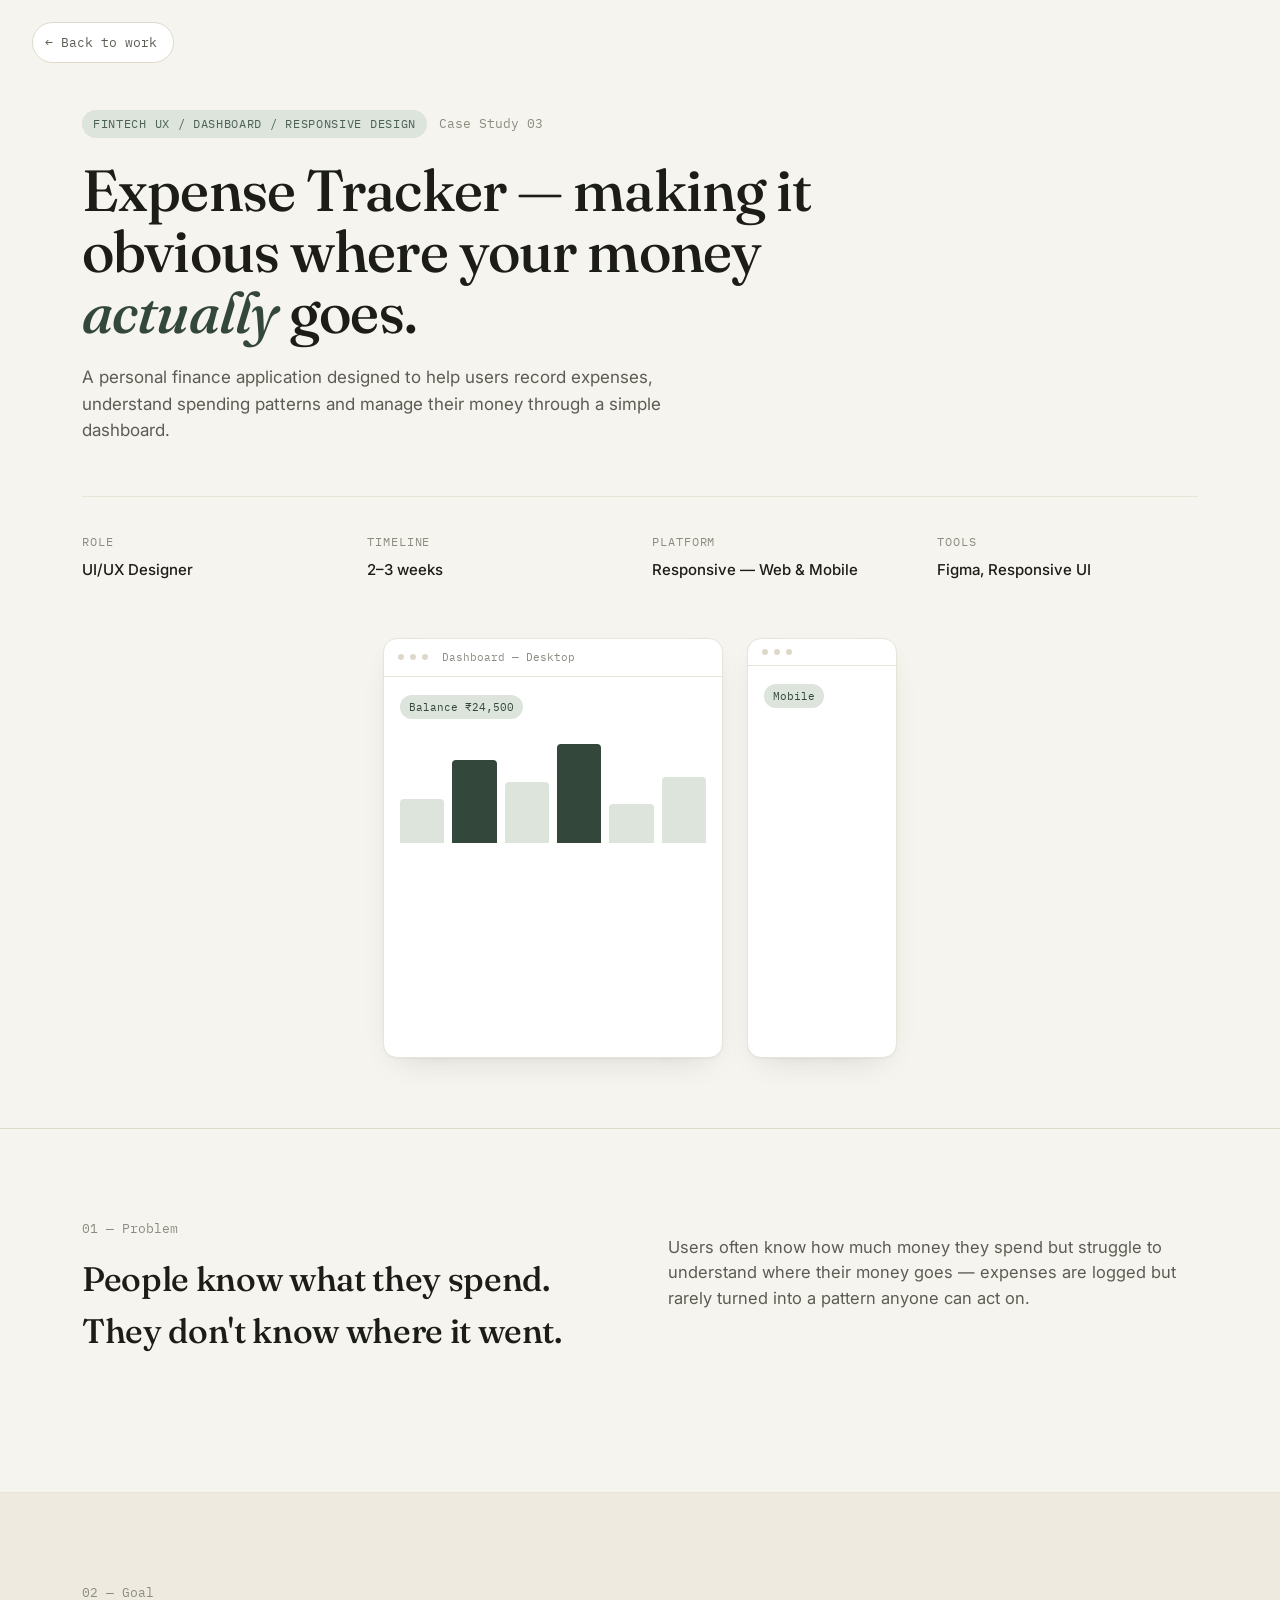
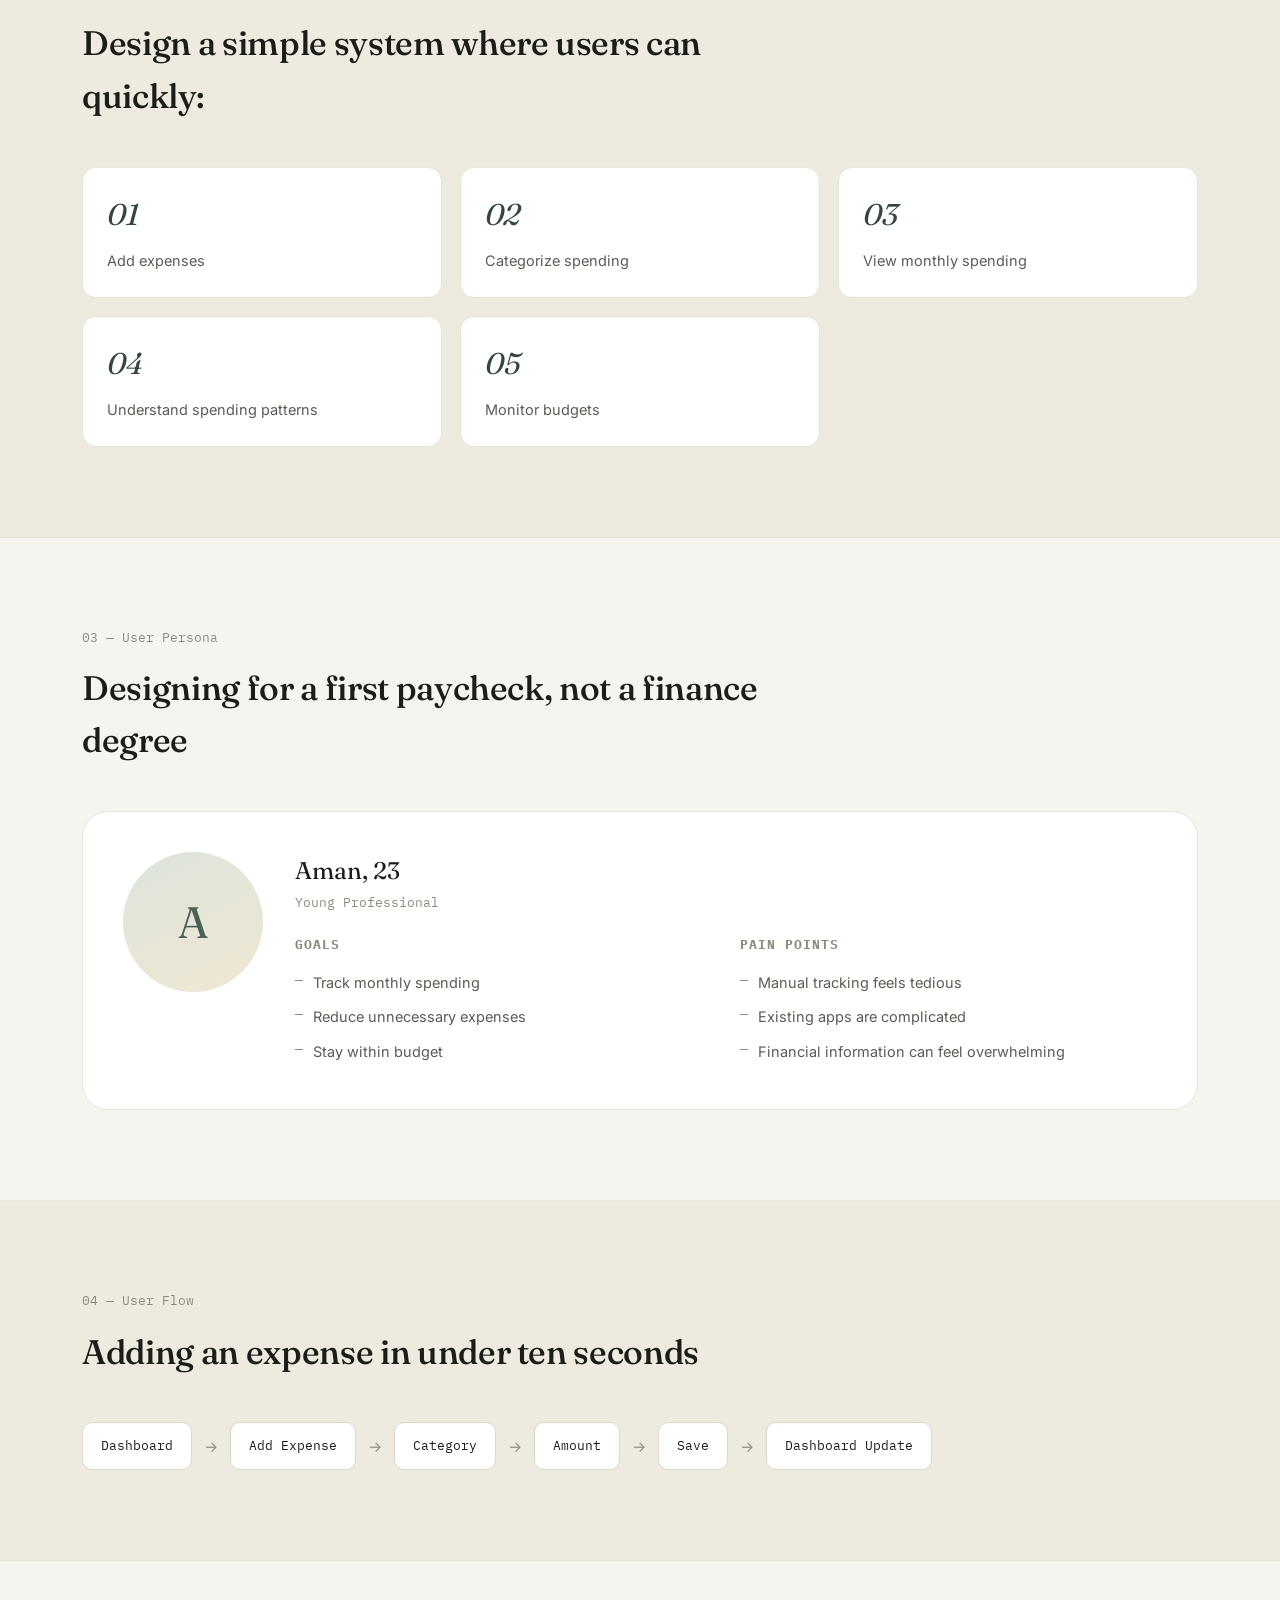
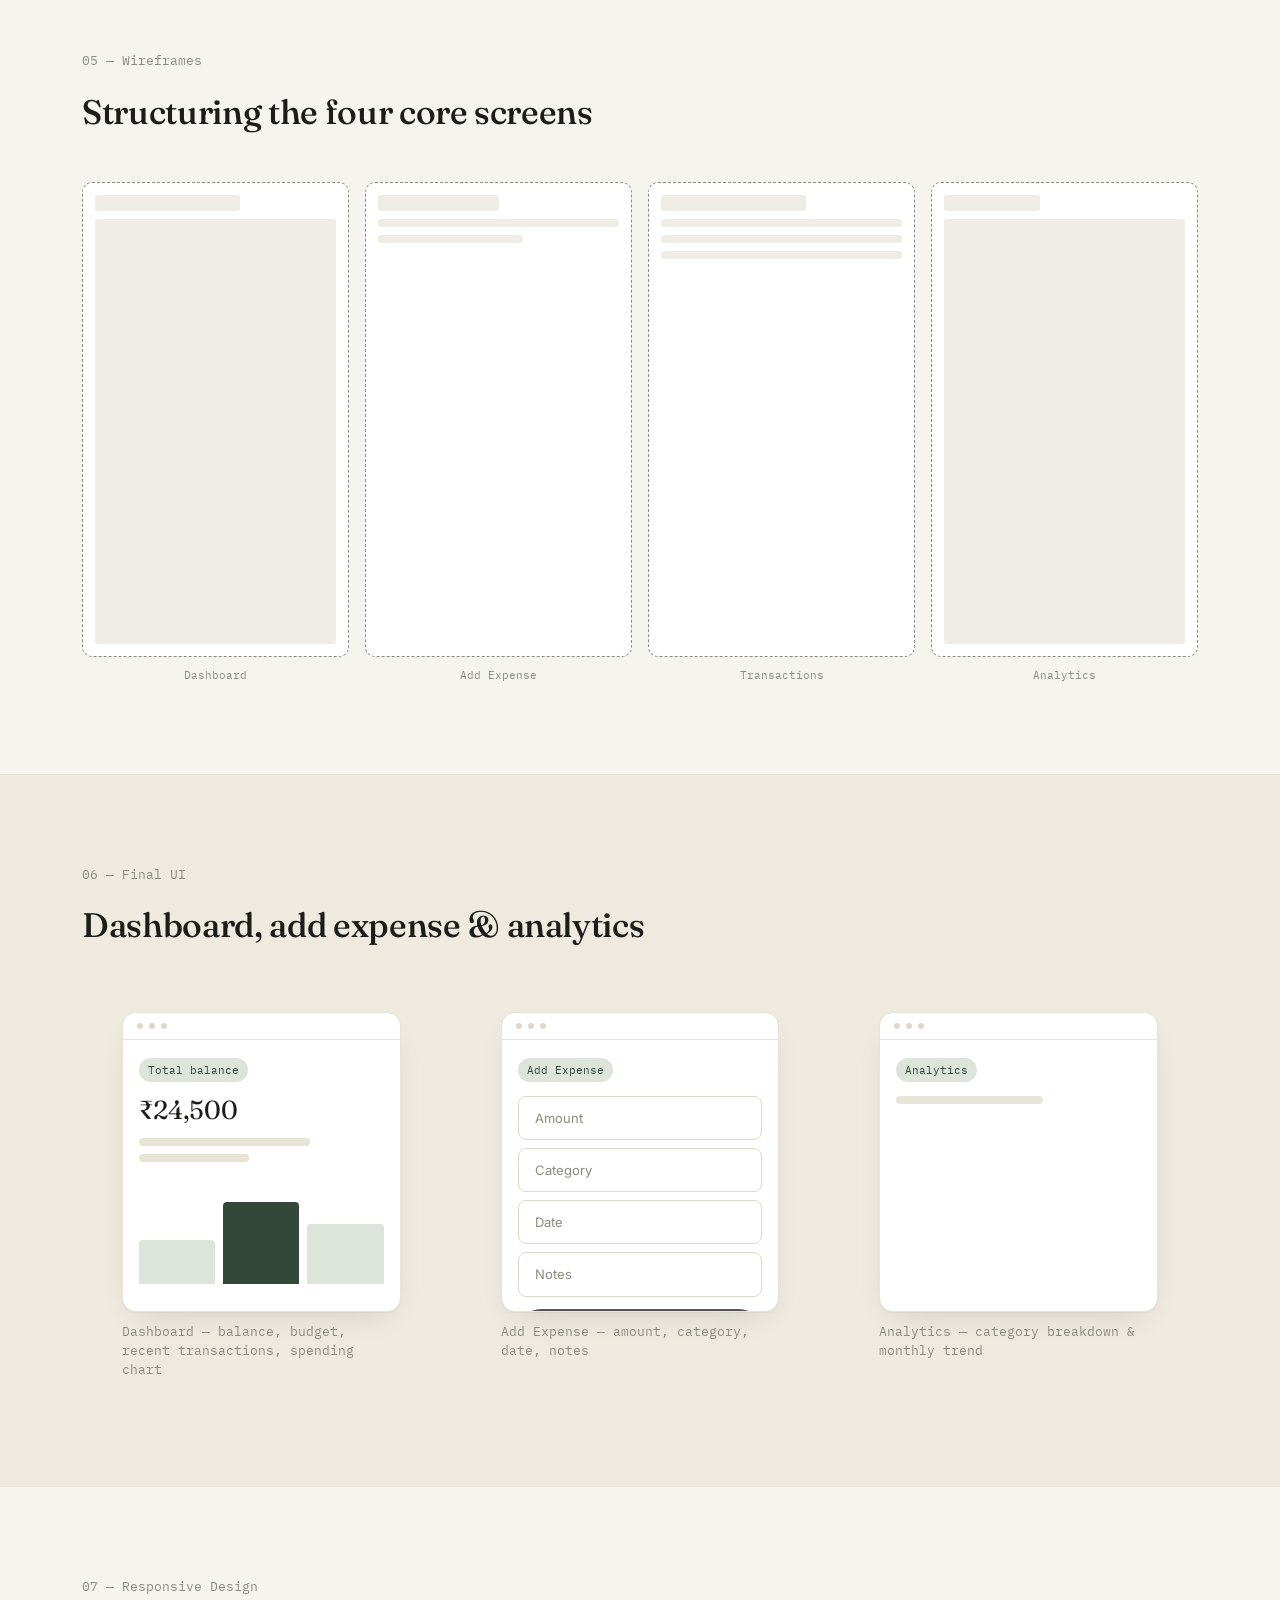
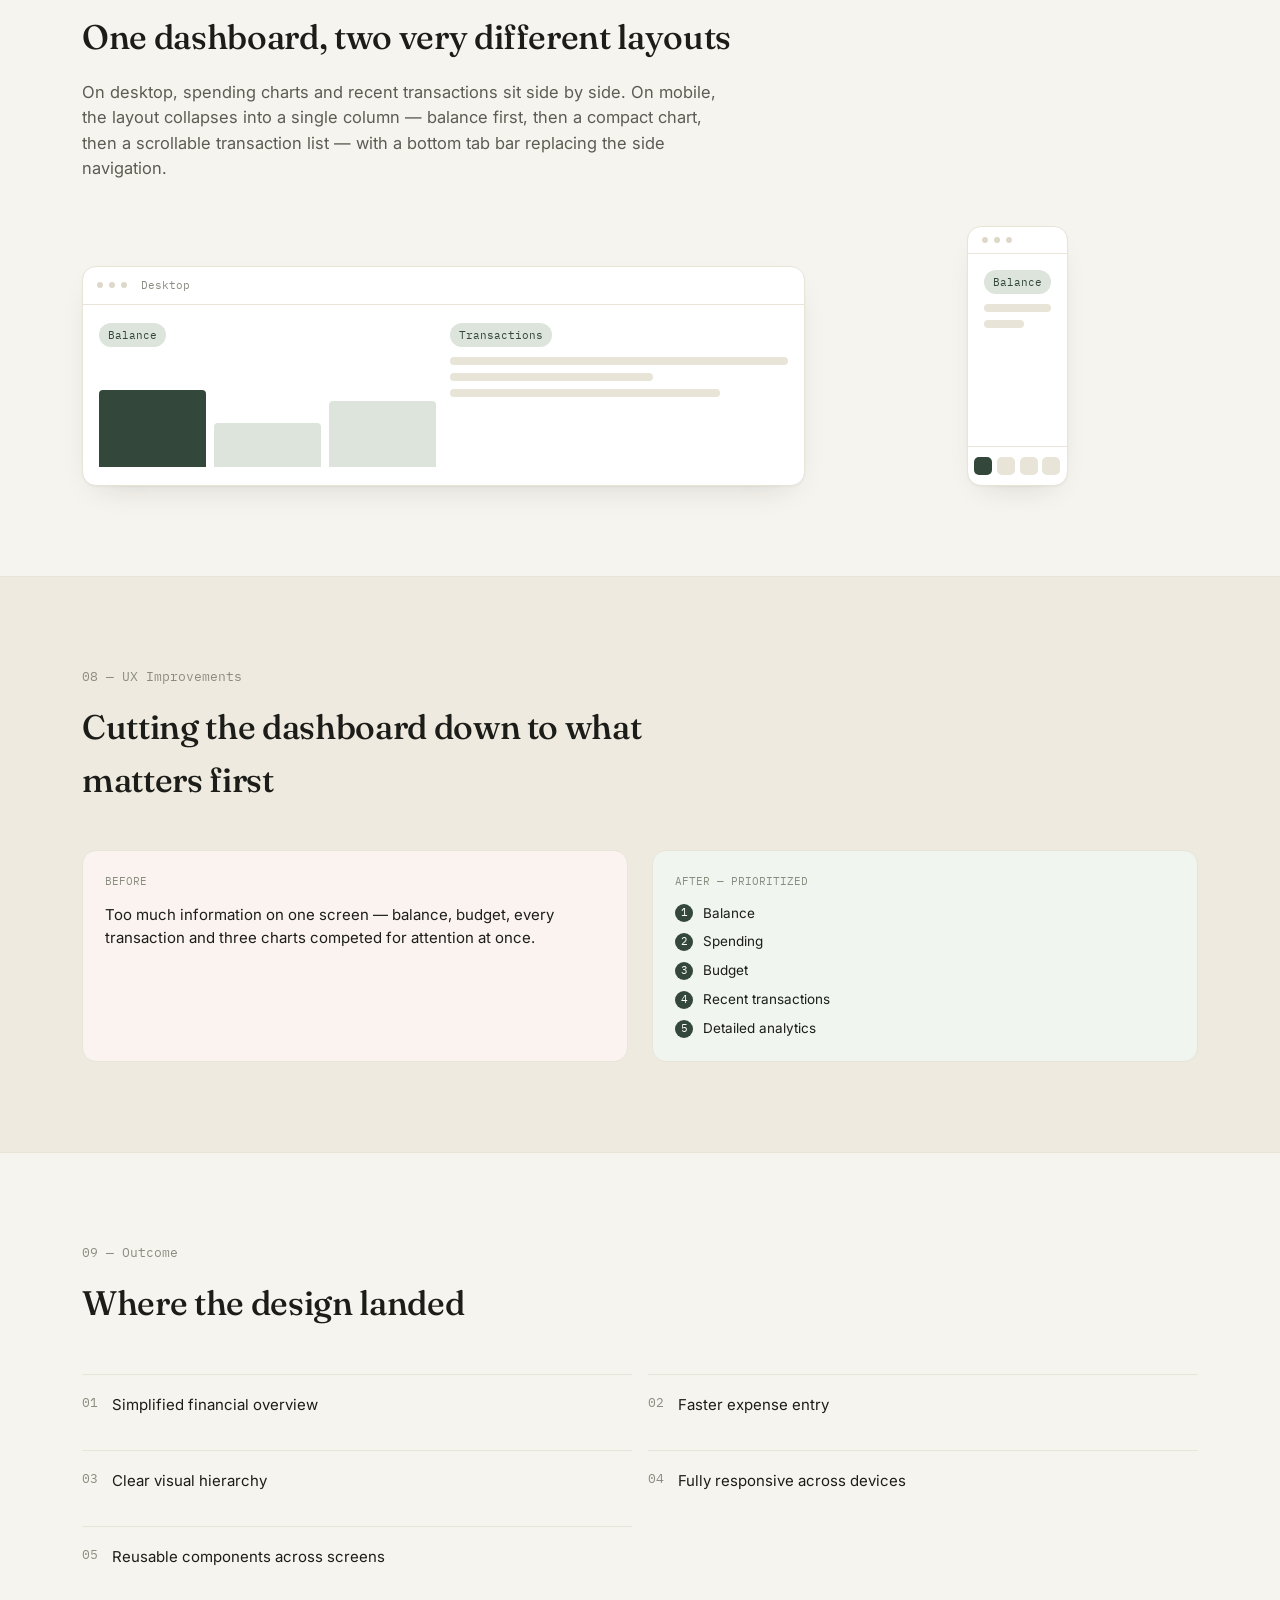
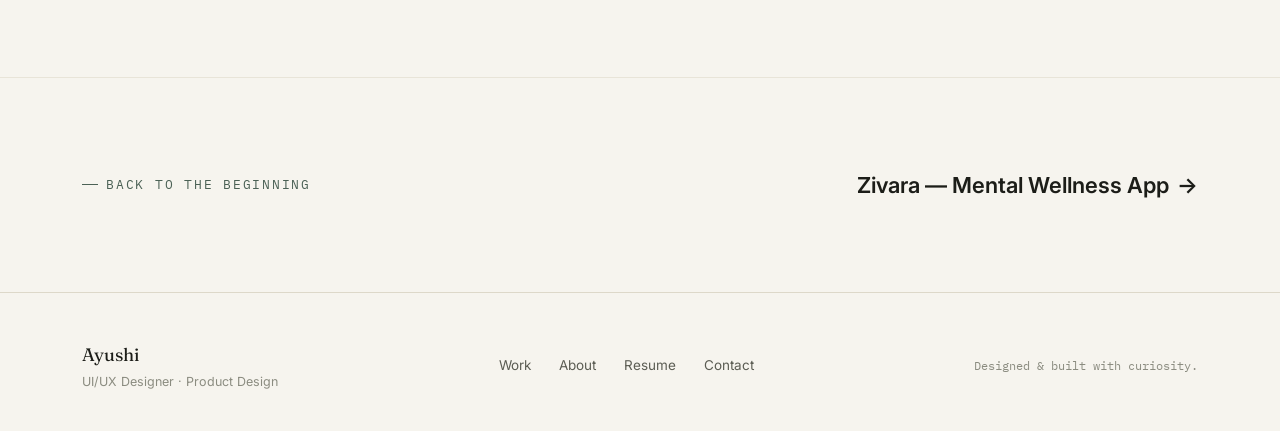
==== case-study-expense-tracker.html @ 81c3f34f "initial commit" ====
<!DOCTYPE html>
<html lang="en">
<head>
<meta charset="UTF-8">
<meta name="viewport" content="width=device-width, initial-scale=1.0">
<title>Expense Tracker — Making Personal Finance Easier · Ayushi</title>
<link rel="preconnect" href="https://fonts.googleapis.com">
<link rel="preconnect" href="https://fonts.gstatic.com" crossorigin>
<link href="https://fonts.googleapis.com/css2?family=Fraunces:ital,opsz,wght@0,9..144,400;0,9..144,500;0,9..144,600;1,9..144,500&family=Inter:wght@400;500;600;700&family=IBM+Plex+Mono:wght@400;500&display=swap" rel="stylesheet">
<link rel="stylesheet" href="style.css">
<link rel="stylesheet" href="case-study.css">
</head>
<body>

<a href="index.html#work" class="cs-back">← Back to work</a>

<main>
  <!-- HERO -->
  <section class="cs-hero">
    <div class="wrap">
      <div class="cs-kicker reveal">
        <span class="work-cat">Fintech UX / Dashboard / Responsive Design</span>
        <span class="font-mono" style="font-size:12.5px;color:var(--ink-faint)">Case Study 03</span>
      </div>
      <h1 class="cs-title reveal">Expense Tracker — making it obvious where your money <em>actually</em> goes.</h1>
      <p class="cs-desc reveal">A personal finance application designed to help users record expenses, understand spending patterns and manage their money through a simple dashboard.</p>

      <div class="cs-meta reveal">
        <div><span class="label">Role</span><span class="value">UI/UX Designer</span></div>
        <div><span class="label">Timeline</span><span class="value">2–3 weeks</span></div>
        <div><span class="label">Platform</span><span class="value">Responsive — Web &amp; Mobile</span></div>
        <div><span class="label">Tools</span><span class="value">Figma, Responsive UI</span></div>
      </div>

      <div class="cs-hero-visual reveal">
        <div style="display:flex;gap:24px;justify-content:center;height:100%;flex-wrap:wrap">
          <div class="screen" style="width:340px;height:100%">
            <div class="screen-head"><i></i><i></i><i></i><span class="font-mono" style="font-size:11px;color:var(--ink-faint);margin-left:8px">Dashboard — Desktop</span></div>
            <div class="screen-body">
              <span class="chip">Balance ₹24,500</span>
              <div class="bar-chart" style="margin-top:14px"><div class="b" style="height:40%"></div><div class="b hi" style="height:75%"></div><div class="b" style="height:55%"></div><div class="b hi" style="height:90%"></div><div class="b" style="height:35%"></div><div class="b" style="height:60%"></div></div>
            </div>
          </div>
          <div class="screen" style="width:150px;height:100%">
            <div class="screen-head"><i></i><i></i><i></i></div>
            <div class="screen-body">
              <span class="chip">Mobile</span>
              <div class="donut" style="margin-top:14px"></div>
            </div>
          </div>
        </div>
      </div>
    </div>
  </section>

  <!-- PROBLEM -->
  <section class="cs-section">
    <div class="wrap cs-two-col">
      <div class="cs-section-head reveal">
        <span class="cs-num">01 — Problem</span>
        <h2 class="cs-h2">People know what they spend. They don't know where it went.</h2>
      </div>
      <p class="cs-lead reveal">Users often know how much money they spend but struggle to understand where their money goes — expenses are logged but rarely turned into a pattern anyone can act on.</p>
    </div>
  </section>

  <!-- GOAL -->
  <section class="cs-section" style="background:var(--bg-alt)">
    <div class="wrap">
      <div class="cs-section-head reveal">
        <span class="cs-num">02 — Goal</span>
        <h2 class="cs-h2">Design a simple system where users can quickly:</h2>
      </div>
      <div class="cs-card-grid reveal-stagger">
        <div class="cs-card reveal" style="--i:0"><span class="mark">01</span><p>Add expenses</p></div>
        <div class="cs-card reveal" style="--i:1"><span class="mark">02</span><p>Categorize spending</p></div>
        <div class="cs-card reveal" style="--i:2"><span class="mark">03</span><p>View monthly spending</p></div>
        <div class="cs-card reveal" style="--i:3"><span class="mark">04</span><p>Understand spending patterns</p></div>
        <div class="cs-card reveal" style="--i:4"><span class="mark">05</span><p>Monitor budgets</p></div>
      </div>
    </div>
  </section>

  <!-- PERSONA -->
  <section class="cs-section">
    <div class="wrap">
      <div class="cs-section-head reveal">
        <span class="cs-num">03 — User Persona</span>
        <h2 class="cs-h2">Designing for a first paycheck, not a finance degree</h2>
      </div>
      <div class="persona-card reveal">
        <div class="persona-avatar">A</div>
        <div>
          <div class="persona-name">Aman, 23</div>
          <div class="persona-role">Young Professional</div>
          <div class="persona-cols">
            <div>
              <h4>Goals</h4>
              <ul><li>Track monthly spending</li><li>Reduce unnecessary expenses</li><li>Stay within budget</li></ul>
            </div>
            <div>
              <h4>Pain Points</h4>
              <ul><li>Manual tracking feels tedious</li><li>Existing apps are complicated</li><li>Financial information can feel overwhelming</li></ul>
            </div>
          </div>
        </div>
      </div>
    </div>
  </section>

  <!-- FLOW -->
  <section class="cs-section" style="background:var(--bg-alt)">
    <div class="wrap">
      <div class="cs-section-head reveal">
        <span class="cs-num">04 — User Flow</span>
        <h2 class="cs-h2">Adding an expense in under ten seconds</h2>
      </div>
      <div class="flow reveal">
        <span class="flow-step">Dashboard</span><span class="flow-arrow">→</span>
        <span class="flow-step">Add Expense</span><span class="flow-arrow">→</span>
        <span class="flow-step">Category</span><span class="flow-arrow">→</span>
        <span class="flow-step">Amount</span><span class="flow-arrow">→</span>
        <span class="flow-step">Save</span><span class="flow-arrow">→</span>
        <span class="flow-step">Dashboard Update</span>
      </div>
    </div>
  </section>

  <!-- WIREFRAMES -->
  <section class="cs-section">
    <div class="wrap">
      <div class="cs-section-head reveal">
        <span class="cs-num">05 — Wireframes</span>
        <h2 class="cs-h2">Structuring the four core screens</h2>
      </div>
      <div class="wf-grid reveal">
        <div><div class="wf-frame"><div class="wf-box wf-h"></div><div class="wf-box wf-block"></div></div><p class="wf-caption">Dashboard</p></div>
        <div><div class="wf-frame"><div class="wf-box wf-h" style="width:50%"></div><div class="wf-box wf-line"></div><div class="wf-box wf-line" style="width:60%"></div></div><p class="wf-caption">Add Expense</p></div>
        <div><div class="wf-frame"><div class="wf-box wf-h"></div><div class="wf-box wf-line"></div><div class="wf-box wf-line"></div><div class="wf-box wf-line"></div></div><p class="wf-caption">Transactions</p></div>
        <div><div class="wf-frame"><div class="wf-box wf-h" style="width:40%"></div><div class="wf-box wf-block"></div></div><p class="wf-caption">Analytics</p></div>
      </div>
    </div>
  </section>

  <!-- FINAL UI -->
  <section class="cs-section" style="background:var(--bg-alt)">
    <div class="wrap">
      <div class="cs-section-head reveal">
        <span class="cs-num">06 — Final UI</span>
        <h2 class="cs-h2">Dashboard, add expense &amp; analytics</h2>
      </div>
      <div class="ui-gallery cols-3 reveal">
        <figure class="ui-shot">
          <div class="screen" style="height:300px">
            <div class="screen-head"><i></i><i></i><i></i></div>
            <div class="screen-body">
              <span class="chip">Total balance</span>
              <div style="font-family:'Fraunces',serif;font-size:26px;margin:8px 0">₹24,500</div>
              <div class="bar" style="width:70%"></div>
              <div class="bar" style="width:45%"></div>
              <div class="bar-chart" style="margin-top:12px"><div class="b" style="height:40%"></div><div class="b hi" style="height:75%"></div><div class="b" style="height:55%"></div></div>
            </div>
          </div>
          <figcaption>Dashboard — balance, budget, recent transactions, spending chart</figcaption>
        </figure>
        <figure class="ui-shot">
          <div class="screen" style="height:300px">
            <div class="screen-head"><i></i><i></i><i></i></div>
            <div class="screen-body">
              <span class="chip">Add Expense</span>
              <div class="comp-input" style="margin-top:14px">Amount</div>
              <div class="comp-input" style="margin-top:8px">Category</div>
              <div class="comp-input" style="margin-top:8px">Date</div>
              <div class="comp-input" style="margin-top:8px">Notes</div>
              <button class="comp-btn primary" style="width:100%;margin-top:12px;text-align:center;display:block">Save Expense</button>
            </div>
          </div>
          <figcaption>Add Expense — amount, category, date, notes</figcaption>
        </figure>
        <figure class="ui-shot">
          <div class="screen" style="height:300px">
            <div class="screen-head"><i></i><i></i><i></i></div>
            <div class="screen-body">
              <span class="chip">Analytics</span>
              <div class="donut" style="margin-top:10px"></div>
              <div class="bar" style="margin-top:14px;width:60%"></div>
            </div>
          </div>
          <figcaption>Analytics — category breakdown &amp; monthly trend</figcaption>
        </figure>
      </div>
    </div>
  </section>

  <!-- RESPONSIVE -->
  <section class="cs-section">
    <div class="wrap">
      <div class="cs-section-head reveal">
        <span class="cs-num">07 — Responsive Design</span>
        <h2 class="cs-h2">One dashboard, two very different layouts</h2>
        <p class="cs-lead">On desktop, spending charts and recent transactions sit side by side. On mobile, the layout collapses into a single column — balance first, then a compact chart, then a scrollable transaction list — with a bottom tab bar replacing the side navigation.</p>
      </div>
      <div class="resp-demo reveal">
        <div class="screen" style="height:220px">
          <div class="screen-head"><i></i><i></i><i></i><span class="font-mono" style="font-size:11px;color:var(--ink-faint);margin-left:8px">Desktop</span></div>
          <div class="screen-body" style="display:grid;grid-template-columns:1fr 1fr;gap:14px;height:calc(100% - 30px)">
            <div><span class="chip">Balance</span><div class="bar-chart" style="margin-top:10px"><div class="b hi" style="height:70%"></div><div class="b" style="height:40%"></div><div class="b" style="height:60%"></div></div></div>
            <div><span class="chip">Transactions</span><div class="bar" style="margin-top:10px"></div><div class="bar" style="width:60%"></div><div class="bar" style="width:80%"></div></div>
          </div>
        </div>
        <div class="screen" style="height:260px;max-width:150px;margin:0 auto;display:flex;flex-direction:column">
          <div class="screen-head"><i></i><i></i><i></i></div>
          <div class="screen-body" style="flex:1;display:flex;flex-direction:column">
            <span class="chip">Balance</span>
            <div class="bar" style="margin-top:10px"></div>
            <div class="bar" style="width:60%"></div>
          </div>
          <div class="tabbar"><i class="on"></i><i></i><i></i><i></i></div>
        </div>
      </div>
    </div>
  </section>

  <!-- UX IMPROVEMENTS -->
  <section class="cs-section" style="background:var(--bg-alt)">
    <div class="wrap">
      <div class="cs-section-head reveal">
        <span class="cs-num">08 — UX Improvements</span>
        <h2 class="cs-h2">Cutting the dashboard down to what matters first</h2>
      </div>
      <div class="ba-row reveal">
        <div class="ba-card before">
          <span class="ba-label">Before</span>
          <p style="font-size:15px">Too much information on one screen — balance, budget, every transaction and three charts competed for attention at once.</p>
        </div>
        <div class="ba-card after">
          <span class="ba-label">After — Prioritized</span>
          <ul class="priority-list">
            <li><span>1</span> Balance</li>
            <li><span>2</span> Spending</li>
            <li><span>3</span> Budget</li>
            <li><span>4</span> Recent transactions</li>
            <li><span>5</span> Detailed analytics</li>
          </ul>
        </div>
      </div>
    </div>
  </section>

  <!-- OUTCOME -->
  <section class="cs-section" style="border-bottom:1px solid var(--line-soft)">
    <div class="wrap">
      <div class="cs-section-head reveal">
        <span class="cs-num">09 — Outcome</span>
        <h2 class="cs-h2">Where the design landed</h2>
      </div>
      <div class="outcome-grid reveal">
        <div class="outcome-item"><span class="n">01</span><p>Simplified financial overview</p></div>
        <div class="outcome-item"><span class="n">02</span><p>Faster expense entry</p></div>
        <div class="outcome-item"><span class="n">03</span><p>Clear visual hierarchy</p></div>
        <div class="outcome-item"><span class="n">04</span><p>Fully responsive across devices</p></div>
        <div class="outcome-item"><span class="n">05</span><p>Reusable components across screens</p></div>
      </div>
    </div>
  </section>

  <!-- BACK TO WORK -->
  <section class="cs-section" style="border-bottom:none">
    <div class="wrap" style="display:flex;justify-content:space-between;align-items:center;flex-wrap:wrap;gap:20px">
      <span class="eyebrow">Back to the beginning</span>
      <a href="case-study-zivara.html" class="work-link" style="font-size:22px">Zivara — Mental Wellness App <span class="btn-arrow">→</span></a>
    </div>
  </section>
</main>

<footer class="footer">
  <div class="wrap footer-inner">
    <div class="footer-brand">Ayushi<small>UI/UX Designer · Product Design</small></div>
    <div class="footer-links">
      <a href="index.html#work">Work</a>
      <a href="index.html#about">About</a>
      <a href="index.html#resume">Resume</a>
      <a href="index.html#contact">Contact</a>
    </div>
    <div class="footer-note">Designed &amp; built with curiosity.</div>
  </div>
</footer>

<script src="script.js"></script>
</body>
</html>
---- style.css ----
/* =========================================================
   AYUSHI — UI/UX PORTFOLIO
   Design tokens
   ========================================================= */
:root{
  --bg:        #F6F4EE;
  --bg-alt:    #EEEAE0;
  --panel:     #FFFFFF;
  --ink:       #1C1D18;
  --ink-soft:  #5B5C53;
  --ink-faint: #8B8C80;
  --line:      #DDD8C9;
  --line-soft: #E8E4D8;

  --pine:      #33473A;   /* primary accent — deep pine/moss */
  --pine-dim:  #4B6155;
  --pine-pale: #DCE4DC;
  --brass:     #AD7F3B;   /* secondary accent — warm brass */
  --brass-pale:#EDE0C7;
  --clay:      #B5553B;   /* tertiary — used only for error/alert states */

  --radius-s: 6px;
  --radius-m: 14px;
  --radius-l: 26px;

  --shadow-card: 0 1px 2px rgba(28,29,24,0.04), 0 12px 32px -16px rgba(28,29,24,0.18);
  --shadow-pop:  0 24px 60px -20px rgba(28,29,24,0.28);

  --ease: cubic-bezier(.22,.68,0,1);
  --container: 1180px;
}

*,*::before,*::after{ box-sizing:border-box; }
html{ scroll-behavior:smooth; }
@media (prefers-reduced-motion: reduce){
  html{ scroll-behavior:auto; }
  *,*::before,*::after{ animation-duration:0.001ms !important; animation-iteration-count:1 !important; transition-duration:0.001ms !important; scroll-behavior:auto !important; }
}

body{
  margin:0;
  background:var(--bg);
  color:var(--ink);
  font-family:'Inter',system-ui,-apple-system,sans-serif;
  font-size:16px;
  line-height:1.55;
  -webkit-font-smoothing:antialiased;
  overflow-x:hidden;
}

img{ max-width:100%; display:block; }
a{ color:inherit; text-decoration:none; }
button{ font:inherit; cursor:pointer; }
ul{ margin:0; padding:0; list-style:none; }
h1,h2,h3,h4,p{ margin:0; }

::selection{ background:var(--pine); color:#fff; }

/* Focus visibility */
a:focus-visible, button:focus-visible, input:focus-visible, textarea:focus-visible{
  outline:2px solid var(--pine);
  outline-offset:3px;
  border-radius:4px;
}

.font-display{ font-family:'Fraunces',Georgia,serif; }
.font-mono{ font-family:'IBM Plex Mono',ui-monospace,monospace; }

.eyebrow{
  font-family:'IBM Plex Mono',monospace;
  font-size:12.5px;
  letter-spacing:.14em;
  text-transform:uppercase;
  color:var(--pine-dim);
  display:inline-flex;
  align-items:center;
  gap:8px;
}
.eyebrow::before{
  content:'';
  width:16px; height:1px;
  background:var(--pine-dim);
}

.wrap{
  max-width:var(--container);
  margin:0 auto;
  padding:0 32px;
}
@media (max-width:640px){ .wrap{ padding:0 20px; } }

section{ position:relative; }

/* ---------- Reveal on scroll ---------- */
.reveal{
  opacity:0;
  transform:translateY(18px);
  transition:opacity .7s var(--ease), transform .7s var(--ease);
}
.reveal.is-visible{ opacity:1; transform:none; }
.reveal-stagger > *{ transition-delay:calc(var(--i,0) * 70ms); }

/* ---------- Buttons ---------- */
.btn{
  display:inline-flex;
  align-items:center;
  gap:10px;
  font-family:'Inter',sans-serif;
  font-weight:600;
  font-size:14.5px;
  padding:14px 24px;
  border-radius:100px;
  border:1px solid transparent;
  transition:transform .35s var(--ease), background .25s, color .25s, border-color .25s, box-shadow .25s;
  white-space:nowrap;
}
.btn:active{ transform:scale(.97); }
.btn-primary{
  background:var(--ink);
  color:#fff;
}
.btn-primary:hover{ background:var(--pine); }
.btn-ghost{
  background:transparent;
  color:var(--ink);
  border-color:var(--line);
}
.btn-ghost:hover{ border-color:var(--ink); background:var(--panel); }
.btn-arrow{ transition:transform .3s var(--ease); }
.btn:hover .btn-arrow{ transform:translateX(3px); }

/* =========================================================
   NAV
   ========================================================= */
.nav{
  position:fixed; top:0; left:0; right:0; z-index:100;
  padding:18px 0;
  transition:background .35s var(--ease), box-shadow .35s var(--ease), padding .35s var(--ease), border-color .35s;
  border-bottom:1px solid transparent;
}
.nav.is-scrolled{
  background:rgba(246,244,238,.86);
  backdrop-filter:blur(14px) saturate(1.4);
  -webkit-backdrop-filter:blur(14px) saturate(1.4);
  border-color:var(--line);
  padding:12px 0;
}
.nav-inner{ display:flex; align-items:center; justify-content:space-between; }
.nav-logo{ font-family:'Fraunces',serif; font-size:20px; font-weight:600; letter-spacing:-.01em; }
.nav-logo span{ color:var(--pine); }
.nav-links{ display:flex; align-items:center; gap:36px; }
.nav-links a{
  font-size:14.5px; font-weight:500; color:var(--ink-soft);
  position:relative; padding:4px 0;
  transition:color .25s;
}
.nav-links a::after{
  content:''; position:absolute; left:0; right:100%; bottom:0; height:1px;
  background:var(--ink); transition:right .3s var(--ease);
}
.nav-links a:hover{ color:var(--ink); }
.nav-links a:hover::after{ right:0; }
.nav-cta{ display:flex; align-items:center; gap:18px; }
.nav-burger{ display:none; }

@media (max-width:900px){
  .nav-links{ display:none; }
  .nav-cta .btn-primary{ padding:11px 18px; font-size:13.5px; }
  .nav-burger{
    display:flex; flex-direction:column; gap:5px;
    width:26px; height:20px; justify-content:center; background:none; border:none; padding:0;
  }
  .nav-burger span{ display:block; height:2px; background:var(--ink); border-radius:2px; transition:transform .3s var(--ease), opacity .3s; }
  .nav-burger.is-open span:nth-child(1){ transform:translateY(7px) rotate(45deg); }
  .nav-burger.is-open span:nth-child(2){ opacity:0; }
  .nav-burger.is-open span:nth-child(3){ transform:translateY(-7px) rotate(-45deg); }
}

.mobile-menu{
  position:fixed; inset:0; z-index:99;
  background:var(--bg);
  display:flex; flex-direction:column;
  padding:100px 28px 40px;
  transform:translateY(-100%);
  transition:transform .45s var(--ease);
}
.mobile-menu.is-open{ transform:translateY(0); }
.mobile-menu a{
  font-family:'Fraunces',serif; font-size:34px; padding:14px 0;
  border-bottom:1px solid var(--line-soft);
}
.mobile-menu .btn{ margin-top:28px; align-self:flex-start; }

/* =========================================================
   HERO
   ========================================================= */
.hero{
  padding:168px 0 90px;
  overflow:hidden;
}
.hero-grid{
  display:grid;
  grid-template-columns:1.15fr .85fr;
  gap:56px;
  align-items:center;
}
.badge{
  display:inline-flex; align-items:center; gap:9px;
  font-family:'IBM Plex Mono',monospace; font-size:12.5px; letter-spacing:.03em;
  background:var(--panel); border:1px solid var(--line);
  padding:8px 16px 8px 12px; border-radius:100px; color:var(--ink-soft);
  margin-bottom:28px;
}
.badge .dot{ width:7px; height:7px; border-radius:50%; background:#5D8A63; box-shadow:0 0 0 3px rgba(93,138,99,.18); animation:pulse 2.4s infinite; }
@keyframes pulse{ 0%,100%{ opacity:1;} 50%{ opacity:.45;} }

.hero-title{
  font-family:'Fraunces',serif;
  font-weight:500;
  font-size:clamp(34px, 4.6vw, 62px);
  line-height:1.06;
  letter-spacing:-.015em;
  color:var(--ink);
}
.hero-title em{
  font-style:italic; color:var(--pine); font-weight:500;
}
.hero-sub{
  margin-top:24px;
  font-size:18px;
  color:var(--ink-soft);
  max-width:480px;
  line-height:1.6;
}
.hero-actions{ display:flex; gap:14px; margin-top:36px; flex-wrap:wrap; }

.hero-visual{ position:relative; height:520px; }
.mock-stack{ position:relative; width:100%; height:100%; }

/* Screen mockup component — used across hero / cards / explorations */
.screen{
  background:var(--panel);
  border-radius:var(--radius-m);
  border:1px solid var(--line-soft);
  box-shadow:var(--shadow-card);
  overflow:hidden;
}
.screen-head{
  display:flex; align-items:center; gap:6px;
  padding:10px 14px;
  border-bottom:1px solid var(--line-soft);
}
.screen-head i{ width:6px; height:6px; border-radius:50%; background:var(--line); }
.screen-body{ padding:16px; }
.bar{ height:8px; border-radius:4px; background:var(--line-soft); }
.bar + .bar{ margin-top:8px; }
.chip{
  display:inline-flex; align-items:center; font-family:'IBM Plex Mono',monospace;
  font-size:10.5px; padding:4px 9px; border-radius:100px; background:var(--pine-pale); color:var(--pine);
}

.hero-card{
  position:absolute; width:250px;
}
.hero-card--1{ top:0; right:20px; animation:float1 7s ease-in-out infinite; }
.hero-card--2{ top:200px; left:0; width:230px; animation:float2 8s ease-in-out infinite; }
.hero-card--3{ bottom:10px; right:60px; width:210px; animation:float1 6.5s ease-in-out infinite reverse; }
@keyframes float1{ 0%,100%{ transform:translateY(0);} 50%{ transform:translateY(-12px);} }
@keyframes float2{ 0%,100%{ transform:translateY(0);} 50%{ transform:translateY(10px);} }

/* =========================================================
   QUICK INTRO
   ========================================================= */
.intro{ padding:100px 0; }
.intro-head{ max-width:640px; }
.intro-head h2{
  font-family:'Fraunces',serif; font-weight:500; font-style:italic;
  font-size:clamp(26px,3vw,36px); line-height:1.3; color:var(--ink);
}
.intro-body{ display:grid; grid-template-columns:1fr 1fr; gap:64px; margin-top:44px; align-items:start; }
.intro-text{ font-size:16.5px; color:var(--ink-soft); max-width:460px; }
.intro-highlights{ display:grid; gap:26px; }
.highlight{ display:flex; gap:16px; }
.highlight-num{
  font-family:'IBM Plex Mono',monospace; font-size:13px; color:var(--ink-faint);
  padding-top:3px; flex-shrink:0; width:22px;
}
.highlight h3{ font-size:16px; font-weight:600; margin-bottom:5px; }
.highlight p{ font-size:14.5px; color:var(--ink-soft); }

/* =========================================================
   SELECTED WORK
   ========================================================= */
.work{ padding:60px 0 110px; }
.section-head{
  display:flex; justify-content:space-between; align-items:flex-end;
  gap:24px; margin-bottom:56px; flex-wrap:wrap;
}
.section-head h2{
  font-family:'Fraunces',serif; font-weight:500; font-size:clamp(30px,4vw,46px);
  letter-spacing:-.01em; margin-top:14px;
}
.section-head p{ color:var(--ink-soft); font-size:16px; max-width:360px; }

.work-list{ display:flex; flex-direction:column; }
.work-item{
  display:grid; grid-template-columns:.85fr 1.15fr; gap:56px; align-items:center;
  padding:52px 0; border-top:1px solid var(--line);
  transition:padding-left .4s var(--ease);
}
.work-item:last-child{ border-bottom:1px solid var(--line); }
.work-item:hover{ padding-left:14px; }
.work-item:nth-child(even) .work-visual{ order:2; }
.work-meta-top{ display:flex; align-items:center; gap:14px; margin-bottom:18px; }
.work-index{ font-family:'IBM Plex Mono',monospace; font-size:13px; color:var(--ink-faint); }
.work-cat{
  font-family:'IBM Plex Mono',monospace; font-size:11.5px; letter-spacing:.06em; text-transform:uppercase;
  color:var(--pine-dim); background:var(--pine-pale); padding:5px 11px; border-radius:100px;
}
.work-title{
  font-family:'Fraunces',serif; font-weight:500; font-size:clamp(24px,2.6vw,32px);
  letter-spacing:-.01em; line-height:1.15; margin-bottom:14px;
  transition:color .25s;
}
.work-item:hover .work-title{ color:var(--pine); }
.work-desc{ color:var(--ink-soft); font-size:15px; max-width:420px; margin-bottom:18px; }
.work-tools{ font-family:'IBM Plex Mono',monospace; font-size:12px; color:var(--ink-faint); margin-bottom:22px; }
.work-link{
  display:inline-flex; align-items:center; gap:8px; font-weight:600; font-size:14.5px;
}
.work-link .btn-arrow{ transition:transform .3s var(--ease); }
.work-item:hover .work-link .btn-arrow{ transform:translateX(4px); }

.work-visual{ position:relative; height:340px; }
.work-visual .screen{ position:absolute; }

/* project-specific mini illustrations (built from CSS, no stock imagery) */
.viz-zivara .screen--main{ width:190px; left:70px; top:10px; z-index:3; }
.viz-zivara .screen--side{ width:150px; left:0; top:120px; z-index:2; opacity:.9;}
.viz-zivara .mood-row{ display:flex; gap:8px; margin-top:10px; }
.viz-zivara .mood-dot{ width:26px; height:26px; border-radius:50%; background:var(--pine-pale); display:flex; align-items:center; justify-content:center; font-size:13px; }
.viz-zivara .mood-dot.active{ background:var(--pine); }

.viz-modl .screen--main{ width:320px; left:20px; top:20px; }
.viz-modl .chart-row{ display:flex; align-items:flex-end; gap:6px; height:70px; margin-top:14px; }
.viz-modl .chart-bar{ flex:1; background:var(--brass-pale); border-radius:3px 3px 0 0; }
.viz-modl .chart-bar.hi{ background:var(--brass); }

.viz-expense .screen--main{ width:220px; right:40px; top:0; }
.viz-expense .screen--side{ width:190px; left:0; bottom:0; }
.viz-expense .donut{
  width:76px; height:76px; border-radius:50%;
  background:conic-gradient(var(--pine) 0 35%, var(--brass) 35% 60%, var(--pine-pale) 60% 100%);
  margin:6px auto 0;
}

/* =========================================================
   UI EXPLORATIONS
   ========================================================= */
.explorations{ padding:20px 0 110px; }
.explore-grid{
  display:grid; grid-template-columns:repeat(4,1fr); gap:20px; margin-top:50px;
}
.explore-card{
  background:var(--panel); border:1px solid var(--line-soft); border-radius:var(--radius-m);
  padding:22px; transition:transform .4s var(--ease), box-shadow .4s var(--ease), border-color .3s;
}
.explore-card:hover{ transform:translateY(-6px); box-shadow:var(--shadow-card); border-color:var(--line); }
.explore-thumb{ height:120px; border-radius:10px; margin-bottom:16px; display:flex; align-items:center; justify-content:center; overflow:hidden; position:relative; }
.explore-card h3{ font-size:15.5px; font-weight:600; margin-bottom:6px; }
.explore-tags{ display:flex; gap:6px; flex-wrap:wrap; }
.explore-tags span{
  font-family:'IBM Plex Mono',monospace; font-size:10.5px; color:var(--ink-faint);
  border:1px solid var(--line); padding:3px 8px; border-radius:100px;
}

/* small thumb palettes per exploration */
.thumb-1{ background:linear-gradient(160deg,#EAF0EA,#CFE0D2); }
.thumb-2{ background:linear-gradient(160deg,#1C1D18,#3A3B32); }
.thumb-3{ background:linear-gradient(160deg,#F1E7D3,#E3C892); }
.thumb-4{ background:linear-gradient(160deg,#FBEAE3,#F0BFA9); }
.thumb-5{ background:linear-gradient(160deg,#E7ECF4,#C3CFE6); }
.thumb-6{ background:linear-gradient(160deg,#EDEAF6,#CBC3E3); }
.thumb-7{ background:linear-gradient(160deg,#EAF3F0,#B9DCCF); }
.thumb-8{ background:linear-gradient(160deg,#F6EFE4,#E7D3A9); }
.thumb-line{ width:70%; }
.thumb-dot{ width:34px; height:34px; border-radius:50%; }

/* =========================================================
   SKILLS
   ========================================================= */
.skills{ padding:100px 0; background:var(--bg-alt); }
.skills-grid{ display:grid; grid-template-columns:repeat(3,1fr); gap:44px; margin-top:50px; }
.skill-col h3{
  font-family:'IBM Plex Mono',monospace; font-size:12.5px; letter-spacing:.1em; text-transform:uppercase;
  color:var(--ink-faint); margin-bottom:22px; padding-bottom:14px; border-bottom:1px solid var(--line);
}
.skill-tags{ display:flex; flex-wrap:wrap; gap:9px; }
.skill-tags span{
  font-size:13.5px; padding:8px 14px; border-radius:100px; background:var(--panel); border:1px solid var(--line-soft);
  color:var(--ink-soft);
}
.skill-tags span.is-used{
  background:var(--ink); color:#fff; border-color:var(--ink); font-weight:500;
}

/* =========================================================
   PROCESS
   ========================================================= */
.process{ padding:110px 0; }
.process-track{ margin-top:56px; position:relative; }
.process-track::before{
  content:''; position:absolute; left:19px; top:6px; bottom:6px; width:1px; background:var(--line);
}
.process-step{ display:grid; grid-template-columns:40px 1fr; gap:24px; padding:22px 0; }
.process-num{
  width:40px; height:40px; border-radius:50%; background:var(--panel); border:1px solid var(--line);
  display:flex; align-items:center; justify-content:center; font-family:'IBM Plex Mono',monospace; font-size:13px;
  color:var(--ink-soft); position:relative; z-index:1; transition:background .3s,color .3s,border-color .3s;
}
.process-step:hover .process-num{ background:var(--pine); color:#fff; border-color:var(--pine); }
.process-step h3{ font-family:'Fraunces',serif; font-weight:500; font-size:19px; margin-bottom:4px; }
.process-step p{ color:var(--ink-soft); font-size:14.5px; max-width:480px; }

/* =========================================================
   ABOUT
   ========================================================= */
.about{ padding:110px 0; }
.about-grid{ display:grid; grid-template-columns:.9fr 1.1fr; gap:70px; align-items:start; }
.about h2{ font-family:'Fraunces',serif; font-weight:500; font-size:clamp(28px,3.4vw,40px); margin-bottom:26px; }
.about-text p{ color:var(--ink-soft); font-size:16px; margin-bottom:16px; max-width:480px; }
.about-photo{
  aspect-ratio:4/5; border-radius:var(--radius-l); background:linear-gradient(155deg,#E7EBE4,var(--pine-pale));
  border:1px solid var(--line-soft); position:relative; overflow:hidden;
}
.about-photo::after{
  content:'AK'; position:absolute; inset:0; display:flex; align-items:center; justify-content:center;
  font-family:'Fraunces',serif; font-size:120px; color:rgba(51,71,58,.14); font-weight:600;
}
.about-timeline{ display:flex; flex-wrap:wrap; gap:0; margin-top:34px; align-items:center; }
.about-timeline span{ font-family:'IBM Plex Mono',monospace; font-size:12.5px; color:var(--ink-soft); padding:9px 14px; background:var(--panel); border:1px solid var(--line-soft); border-radius:100px; }
.about-timeline .arrow{ color:var(--ink-faint); padding:0 8px; border:none; background:none; }

/* =========================================================
   RESUME
   ========================================================= */
.resume{ padding:20px 0 110px; }
.resume-panel{
  background:var(--ink); color:#F6F4EE; border-radius:var(--radius-l);
  padding:64px 56px; display:flex; align-items:center; justify-content:space-between; gap:40px; flex-wrap:wrap;
  position:relative; overflow:hidden;
}
.resume-panel::before{
  content:''; position:absolute; width:420px; height:420px; border-radius:50%;
  background:radial-gradient(circle,rgba(255,255,255,.06),transparent 70%);
  top:-160px; right:-120px;
}
.resume-panel h2{ font-family:'Fraunces',serif; font-weight:500; font-size:clamp(24px,3vw,34px); margin-bottom:12px; }
.resume-panel p{ color:#C8C9BE; max-width:400px; font-size:15px; }
.resume-panel .btn-primary{ background:#fff; color:var(--ink); }
.resume-panel .btn-primary:hover{ background:var(--brass-pale); }

/* =========================================================
   CONTACT
   ========================================================= */
.contact{ padding:60px 0 110px; text-align:center; }
.contact h2{
  font-family:'Fraunces',serif; font-weight:500; font-style:italic; font-size:clamp(30px,5vw,54px);
  max-width:760px; margin:0 auto; line-height:1.2;
}
.contact-sub{ color:var(--ink-soft); font-size:16px; max-width:480px; margin:22px auto 0; }
.contact-cta{ margin-top:44px; }
.contact-links{
  margin-top:64px; display:flex; justify-content:center; gap:14px; flex-wrap:wrap;
}
.contact-links a{
  font-family:'IBM Plex Mono',monospace; font-size:13px; padding:11px 20px; border:1px solid var(--line);
  border-radius:100px; color:var(--ink-soft); transition:all .25s;
}
.contact-links a:hover{ border-color:var(--ink); color:var(--ink); background:var(--panel); }

/* =========================================================
   FOOTER
   ========================================================= */
.footer{ padding:48px 0 40px; border-top:1px solid var(--line); }
.footer-inner{ display:flex; justify-content:space-between; align-items:center; flex-wrap:wrap; gap:20px; }
.footer-brand{ font-family:'Fraunces',serif; font-size:18px; }
.footer-brand small{ display:block; font-family:'Inter',sans-serif; font-size:12.5px; color:var(--ink-faint); font-weight:400; margin-top:3px; }
.footer-links{ display:flex; gap:28px; }
.footer-links a{ font-size:13.5px; color:var(--ink-soft); }
.footer-links a:hover{ color:var(--ink); }
.footer-note{ font-family:'IBM Plex Mono',monospace; font-size:12px; color:var(--ink-faint); }

/* =========================================================
   RESPONSIVE
   ========================================================= */
@media (max-width:980px){
  .hero-grid{ grid-template-columns:1fr; }
  .hero-visual{ height:380px; margin-top:20px; }
  .intro-body{ grid-template-columns:1fr; gap:36px; }
  .work-item{ grid-template-columns:1fr; }
  .work-item:nth-child(even) .work-visual{ order:0; }
  .work-visual{ height:260px; }
  .explore-grid{ grid-template-columns:repeat(2,1fr); }
  .skills-grid{ grid-template-columns:1fr; gap:36px; }
  .about-grid{ grid-template-columns:1fr; }
  .about-photo{ max-width:320px; }
  .resume-panel{ padding:44px 30px; }
}
@media (max-width:640px){
  .hero{ padding:120px 0 60px; }
  .hero-actions .btn{ width:100%; justify-content:center; }
  .explore-grid{ grid-template-columns:1fr 1fr; gap:14px; }
  .section-head{ margin-bottom:36px; }
  .work-item{ padding:38px 0; }
  .work-item:hover{ padding-left:0; }
  .contact-links{ flex-direction:column; align-items:center; }
  .footer-inner{ flex-direction:column; align-items:flex-start; }
}
@media (max-width:420px){
  .explore-grid{ grid-template-columns:1fr; }
}
---- case-study.css ----
/* =========================================================
   CASE STUDY PAGES — shared styles (extends style.css)
   ========================================================= */

.cs-back{
  position:fixed; top:22px; left:32px; z-index:100;
  display:flex; align-items:center; gap:8px;
  font-family:'IBM Plex Mono',monospace; font-size:12.5px;
  background:var(--panel); border:1px solid var(--line);
  padding:10px 16px 10px 12px; border-radius:100px; color:var(--ink-soft);
  transition:all .25s;
}
.cs-back:hover{ color:var(--ink); border-color:var(--ink); transform:translateX(-2px); }
@media (max-width:640px){ .cs-back{ left:20px; top:16px; } }

.cs-hero{
  padding:110px 0 70px;
  border-bottom:1px solid var(--line);
}
.cs-kicker{ display:flex; gap:12px; align-items:center; margin-bottom:22px; flex-wrap:wrap; }
.cs-title{
  font-family:'Fraunces',serif; font-weight:500; font-size:clamp(32px,5.2vw,58px);
  letter-spacing:-.015em; line-height:1.05; max-width:820px;
}
.cs-title em{ font-style:italic; color:var(--pine); }
.cs-desc{ font-size:17px; color:var(--ink-soft); max-width:600px; margin-top:22px; }

.cs-meta{
  display:grid; grid-template-columns:repeat(4,1fr); gap:24px; margin-top:52px;
  padding-top:36px; border-top:1px solid var(--line-soft);
}
.cs-meta div span{ display:block; }
.cs-meta .label{ font-family:'IBM Plex Mono',monospace; font-size:11.5px; letter-spacing:.08em; text-transform:uppercase; color:var(--ink-faint); margin-bottom:8px; }
.cs-meta .value{ font-size:15px; font-weight:500; }

.cs-hero-visual{ margin-top:56px; height:420px; position:relative; }

.cs-section{ padding:90px 0; border-bottom:1px solid var(--line-soft); }
.cs-section:last-of-type{ border-bottom:none; }
.cs-section-head{ max-width:680px; margin-bottom:44px; }
.cs-num{ font-family:'IBM Plex Mono',monospace; color:var(--ink-faint); font-size:13px; margin-bottom:14px; display:block; }
.cs-h2{ font-family:'Fraunces',serif; font-weight:500; font-size:clamp(24px,3vw,34px); letter-spacing:-.01em; }
.cs-lead{ font-size:16.5px; color:var(--ink-soft); margin-top:16px; max-width:640px; }

.cs-two-col{ display:grid; grid-template-columns:1fr 1fr; gap:56px; }
.cs-note{
  font-family:'IBM Plex Mono',monospace; font-size:12px; color:var(--ink-faint);
  background:var(--bg-alt); border:1px dashed var(--line); padding:10px 14px; border-radius:8px;
  display:inline-block; margin-bottom:20px;
}

/* insight / finding cards */
.cs-card-grid{ display:grid; grid-template-columns:repeat(3,1fr); gap:18px; }
.cs-card{
  background:var(--panel); border:1px solid var(--line-soft); border-radius:var(--radius-m); padding:24px;
  transition:transform .35s var(--ease), box-shadow .35s var(--ease);
}
.cs-card:hover{ transform:translateY(-4px); box-shadow:var(--shadow-card); }
.cs-card .mark{ font-family:'Fraunces',serif; font-style:italic; font-size:30px; color:var(--pine); margin-bottom:12px; display:block; }
.cs-card p{ font-size:14.5px; color:var(--ink-soft); }

/* persona */
.persona-card{
  background:var(--panel); border:1px solid var(--line-soft); border-radius:var(--radius-l);
  padding:40px; display:grid; grid-template-columns:140px 1fr; gap:32px; align-items:start;
}
.persona-avatar{
  width:140px; height:140px; border-radius:50%;
  background:linear-gradient(155deg,var(--pine-pale),#F1E7D3);
  display:flex; align-items:center; justify-content:center;
  font-family:'Fraunces',serif; font-size:44px; color:var(--pine-dim);
}
.persona-name{ font-family:'Fraunces',serif; font-size:24px; margin-bottom:4px; }
.persona-role{ color:var(--ink-faint); font-family:'IBM Plex Mono',monospace; font-size:12.5px; margin-bottom:22px; }
.persona-cols{ display:grid; grid-template-columns:1fr 1fr; gap:28px; }
.persona-cols h4{ font-size:12.5px; text-transform:uppercase; letter-spacing:.08em; color:var(--ink-faint); font-family:'IBM Plex Mono',monospace; margin-bottom:12px; }
.persona-cols ul li{ font-size:14.5px; color:var(--ink-soft); padding:6px 0 6px 18px; position:relative; }
.persona-cols ul li::before{ content:''; position:absolute; left:0; top:14px; width:8px; height:1px; background:var(--ink-faint); }

/* flow diagram */
.flow{ display:flex; flex-wrap:wrap; gap:0; align-items:center; }
.flow-step{
  font-family:'IBM Plex Mono',monospace; font-size:13px; padding:13px 18px; background:var(--panel);
  border:1px solid var(--line); border-radius:10px; white-space:nowrap;
}
.flow-arrow{ padding:0 12px; color:var(--ink-faint); font-size:15px; }
@media (max-width:768px){
  .flow{ flex-direction:column; align-items:flex-start; }
  .flow-arrow{ padding:8px 0 8px 22px; transform:rotate(90deg); }
}

/* information architecture */
.ia-cols{ display:grid; grid-template-columns:repeat(2,1fr); gap:28px; }
.ia-block{ background:var(--panel); border:1px solid var(--line-soft); border-radius:var(--radius-m); padding:26px; }
.ia-block > strong{ font-size:15.5px; display:block; margin-bottom:14px; }
.ia-block ul{ display:grid; gap:9px; }
.ia-block li{ font-size:14px; color:var(--ink-soft); padding-left:16px; position:relative; }
.ia-block li::before{ content:'–'; position:absolute; left:0; color:var(--ink-faint); }
.ia-block li strong{ color:var(--ink); font-weight:500; }
.ia-sub{ padding-left:14px; margin-top:6px; display:grid; gap:5px; }
.ia-sub li{ font-size:13px; color:var(--ink-faint); }

/* wireframes */
.wf-grid{ display:grid; grid-template-columns:repeat(4,1fr); gap:16px; }
.wf-frame{
  aspect-ratio:9/16; border:1.5px dashed var(--ink-faint); border-radius:10px; background:#fff;
  padding:12px; display:flex; flex-direction:column; gap:8px;
}
.wf-frame .wf-box{ background:#EFEDE5; border-radius:3px; }
.wf-frame .wf-h{ height:16px; width:60%; }
.wf-frame .wf-line{ height:8px; }
.wf-frame .wf-block{ flex:1; }
.wf-caption{ text-align:center; font-family:'IBM Plex Mono',monospace; font-size:11px; color:var(--ink-faint); margin-top:10px; }

/* design system swatches */
.ds-row{ display:flex; flex-wrap:wrap; gap:14px; margin-bottom:32px; }
.swatch{ width:84px; }
.swatch-color{ height:60px; border-radius:8px; margin-bottom:8px; border:1px solid rgba(0,0,0,.06); }
.swatch span{ font-family:'IBM Plex Mono',monospace; font-size:10.5px; color:var(--ink-faint); }
.type-sample{ display:flex; align-items:baseline; gap:18px; padding:16px 0; border-bottom:1px solid var(--line-soft); }
.type-sample .tag{ font-family:'IBM Plex Mono',monospace; font-size:11px; color:var(--ink-faint); width:110px; flex-shrink:0; }
.comp-row{ display:flex; gap:14px; flex-wrap:wrap; align-items:center; }
.comp-btn{ padding:11px 20px; border-radius:100px; font-size:13.5px; font-weight:600; }
.comp-btn.primary{ background:var(--ink); color:#fff; }
.comp-btn.outline{ border:1px solid var(--line); }
.comp-input{ padding:11px 16px; border:1px solid var(--line); border-radius:8px; font-size:13px; color:var(--ink-faint); background:#fff; }
.comp-tag{ font-family:'IBM Plex Mono',monospace; font-size:11px; background:var(--pine-pale); color:var(--pine-dim); padding:5px 10px; border-radius:100px; }

/* final UI mockups gallery */
.ui-gallery{ display:grid; grid-template-columns:repeat(4,1fr); gap:20px; }
.ui-gallery.cols-3{ grid-template-columns:repeat(3,1fr); }
.ui-shot{ }
.ui-shot .screen{ height:100%; }
.ui-shot figcaption{ margin-top:10px; font-size:12.5px; color:var(--ink-faint); font-family:'IBM Plex Mono',monospace; }

/* usability findings */
.finding-row{ display:grid; grid-template-columns:1fr 1fr; gap:0; border:1px solid var(--line-soft); border-radius:var(--radius-m); overflow:hidden; margin-bottom:16px; }
.finding-col{ padding:24px 26px; }
.finding-col.problem{ background:#FBF3F0; }
.finding-col.change{ background:#F0F5F0; }
.finding-label{ font-family:'IBM Plex Mono',monospace; font-size:11px; text-transform:uppercase; letter-spacing:.08em; margin-bottom:10px; display:block; }
.finding-col.problem .finding-label{ color:var(--clay); }
.finding-col.change .finding-label{ color:var(--pine); }
.finding-col p{ font-size:14.5px; }
@media (max-width:768px){ .finding-row{ grid-template-columns:1fr; } }

/* outcome list */
.outcome-grid{ display:grid; grid-template-columns:repeat(2,1fr); gap:16px; }
.outcome-item{ display:flex; gap:14px; padding:18px 0; border-top:1px solid var(--line-soft); }
.outcome-item .n{ font-family:'IBM Plex Mono',monospace; color:var(--ink-faint); font-size:13px; }
.outcome-item p{ font-size:15px; }

/* before / after */
.ba-row{ display:grid; grid-template-columns:1fr 1fr; gap:24px; }
.ba-card{ border-radius:var(--radius-m); border:1px solid var(--line-soft); padding:22px; }
.ba-card.before{ background:#FBF3F0; }
.ba-card.after{ background:#F0F5F0; }
.ba-label{ font-family:'IBM Plex Mono',monospace; font-size:11px; text-transform:uppercase; margin-bottom:12px; display:block; color:var(--ink-faint); }
.priority-list{ display:grid; gap:8px; margin-top:6px; }
.priority-list li{ font-size:13.5px; display:flex; gap:10px; align-items:center; }
.priority-list li span{ font-family:'IBM Plex Mono',monospace; font-size:11px; width:18px; height:18px; border-radius:50%; background:var(--pine); color:#fff; display:flex; align-items:center; justify-content:center; flex-shrink:0; }

/* prototype strip */
.proto-strip{ display:flex; gap:16px; overflow-x:auto; padding-bottom:8px; }
.proto-strip .screen{ min-width:170px; flex-shrink:0; }
.proto-strip .flow-arrow{ display:flex; align-items:center; }

/* chart mini components (Modl Forge) */
.metric-grid{ display:grid; grid-template-columns:repeat(4,1fr); gap:16px; margin-top:10px;}
.metric-card{ background:var(--panel); border:1px solid var(--line-soft); border-radius:12px; padding:18px; }
.metric-card .label{ font-family:'IBM Plex Mono',monospace; font-size:11px; color:var(--ink-faint); margin-bottom:8px; }
.metric-card .val{ font-family:'Fraunces',serif; font-size:26px; }
.bar-chart{ display:flex; align-items:flex-end; gap:8px; height:110px; margin-top:14px; }
.bar-chart .b{ flex:1; background:var(--pine-pale); border-radius:4px 4px 0 0; position:relative; }
.bar-chart .b.hi{ background:var(--pine); }

/* responsive stack demo */
.resp-demo{ display:grid; grid-template-columns:2fr 1fr; gap:32px; align-items:end; }

/* mobile nav bottom sheet demo for expense app */
.tabbar{ display:flex; justify-content:space-around; padding:10px 4px; border-top:1px solid var(--line-soft); margin-top:auto; }
.tabbar i{ width:18px; height:18px; border-radius:5px; background:var(--line-soft); }
.tabbar i.on{ background:var(--pine); }

@media (max-width:980px){
  .cs-two-col{ grid-template-columns:1fr; gap:34px; }
  .cs-meta{ grid-template-columns:repeat(2,1fr); }
  .cs-card-grid{ grid-template-columns:repeat(2,1fr); }
  .persona-card{ grid-template-columns:1fr; }
  .persona-cols{ grid-template-columns:1fr; }
  .ia-cols{ grid-template-columns:1fr; }
  .wf-grid{ grid-template-columns:repeat(2,1fr); }
  .ui-gallery, .ui-gallery.cols-3{ grid-template-columns:repeat(2,1fr); }
  .outcome-grid{ grid-template-columns:1fr; }
  .ba-row{ grid-template-columns:1fr; }
  .metric-grid{ grid-template-columns:repeat(2,1fr); }
  .resp-demo{ grid-template-columns:1fr; }
}
@media (max-width:640px){
  .cs-card-grid{ grid-template-columns:1fr; }
  .wf-grid{ grid-template-columns:1fr 1fr; }
  .ui-gallery, .ui-gallery.cols-3{ grid-template-columns:1fr; }
}
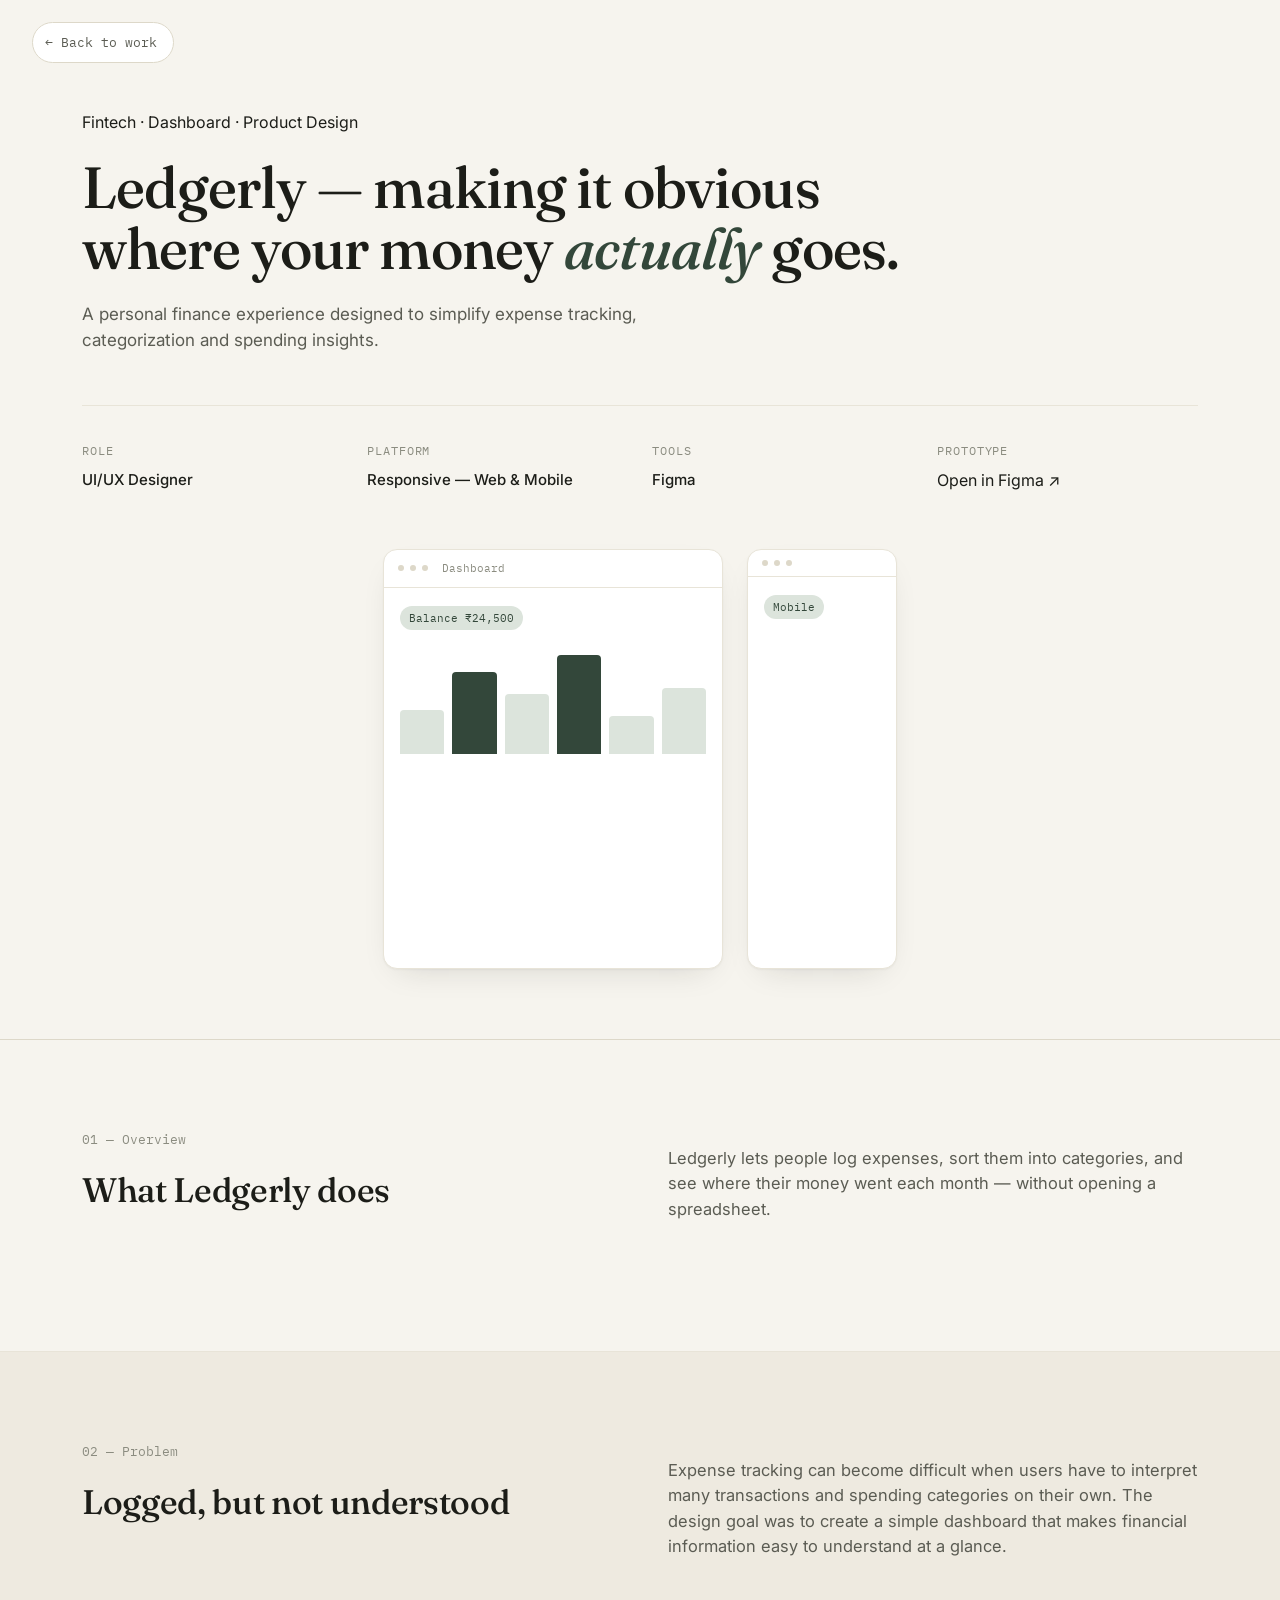
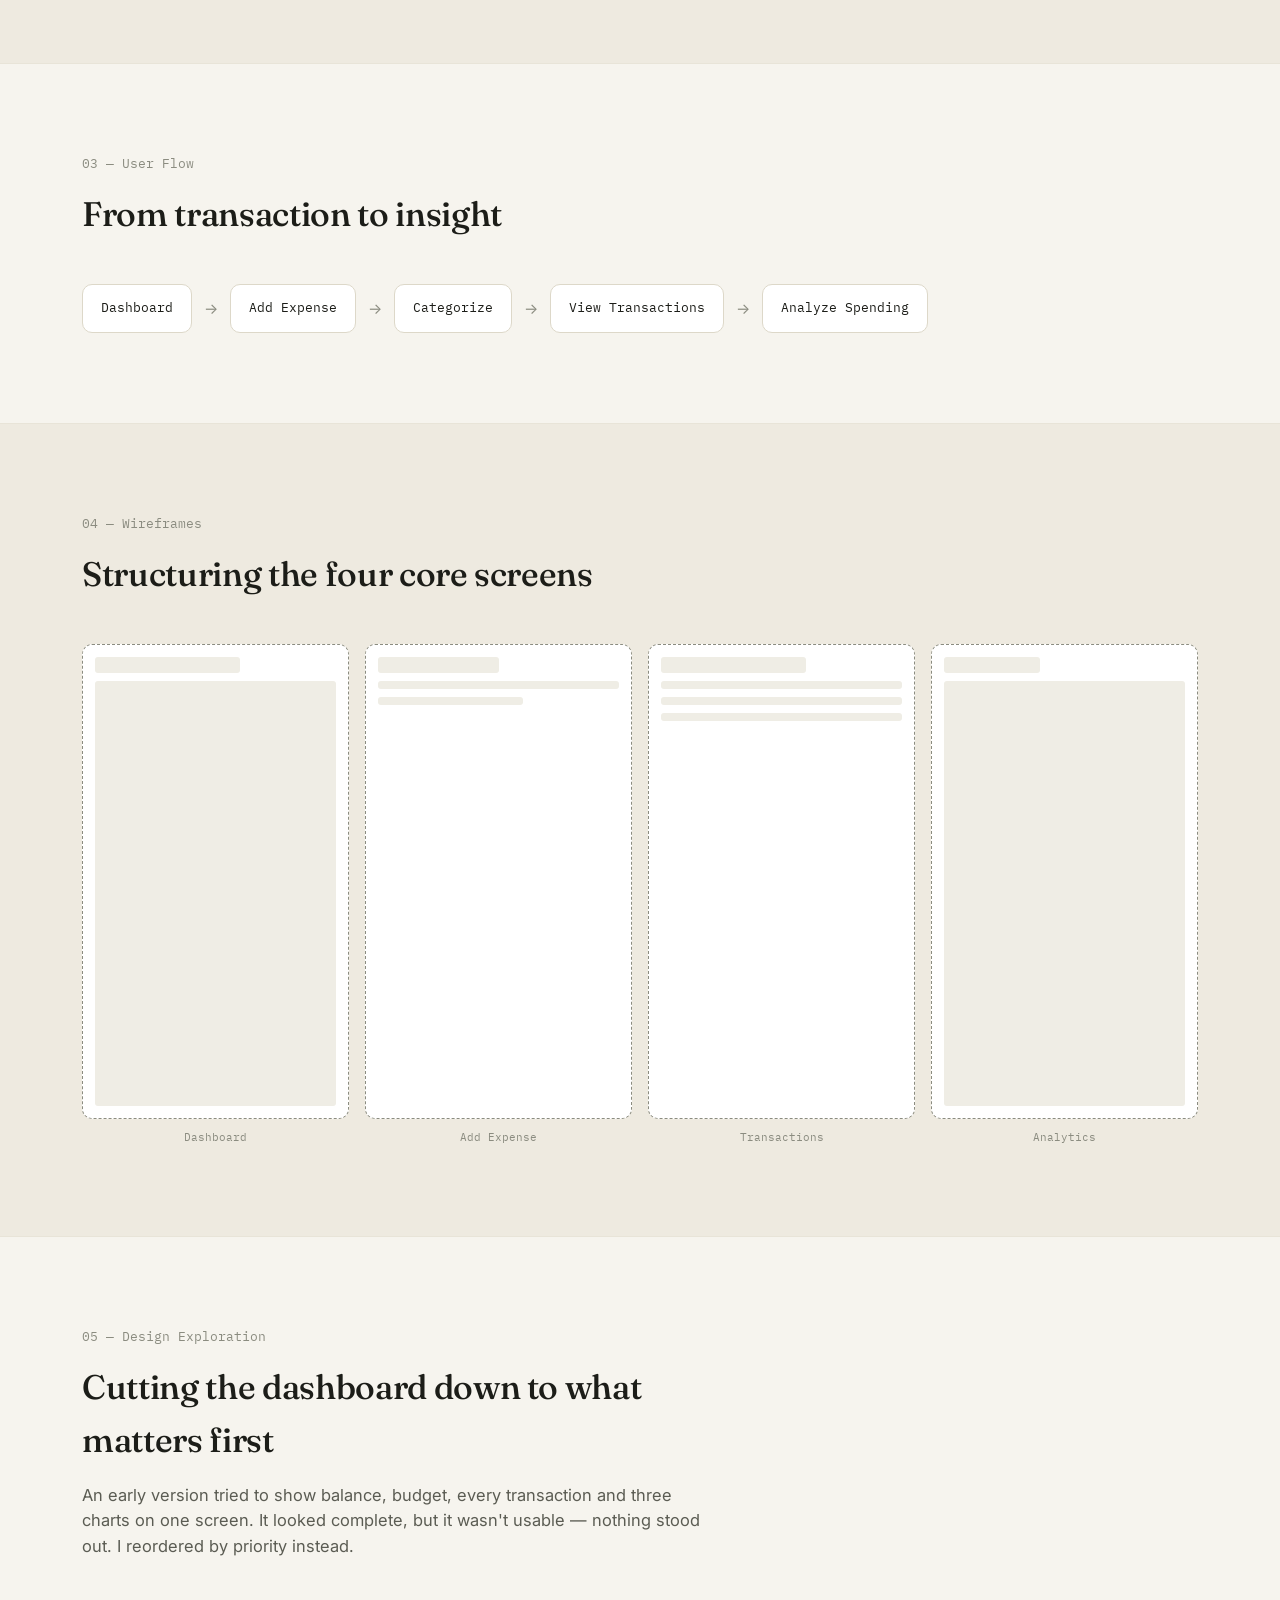
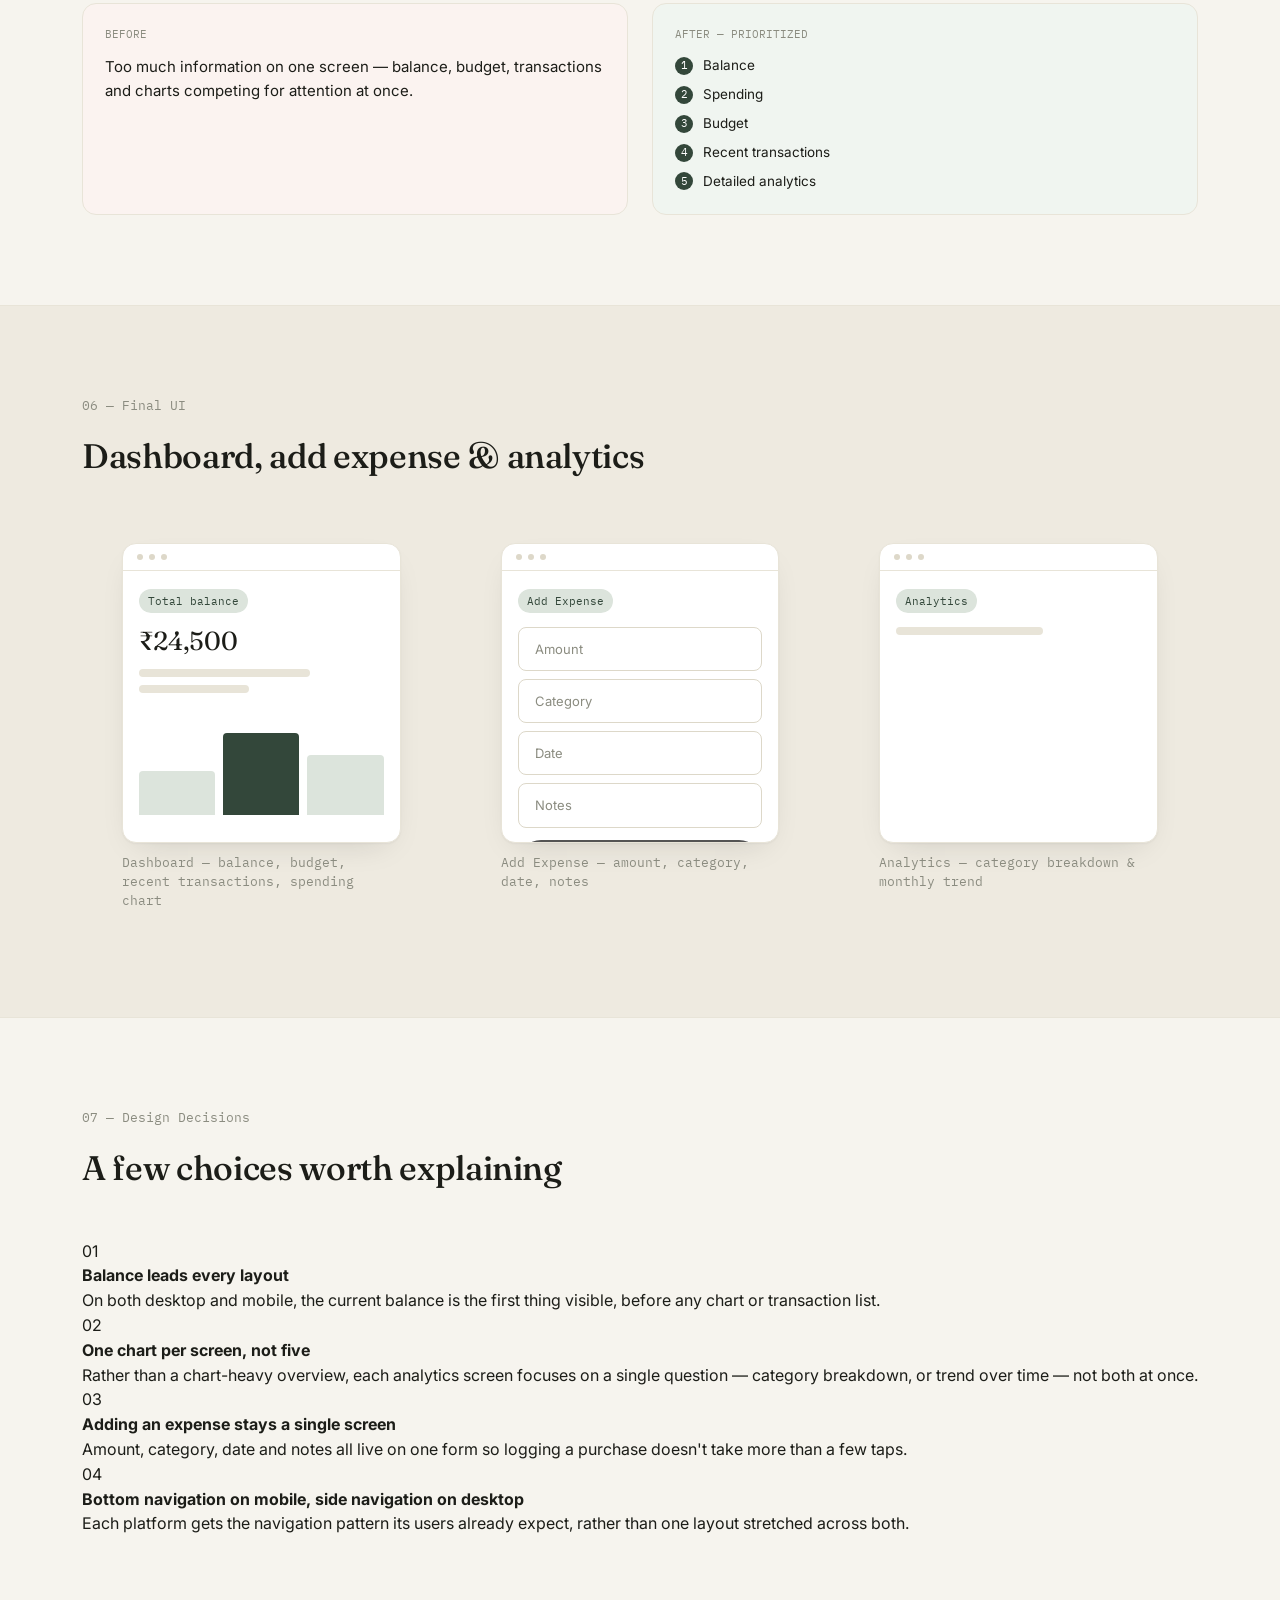
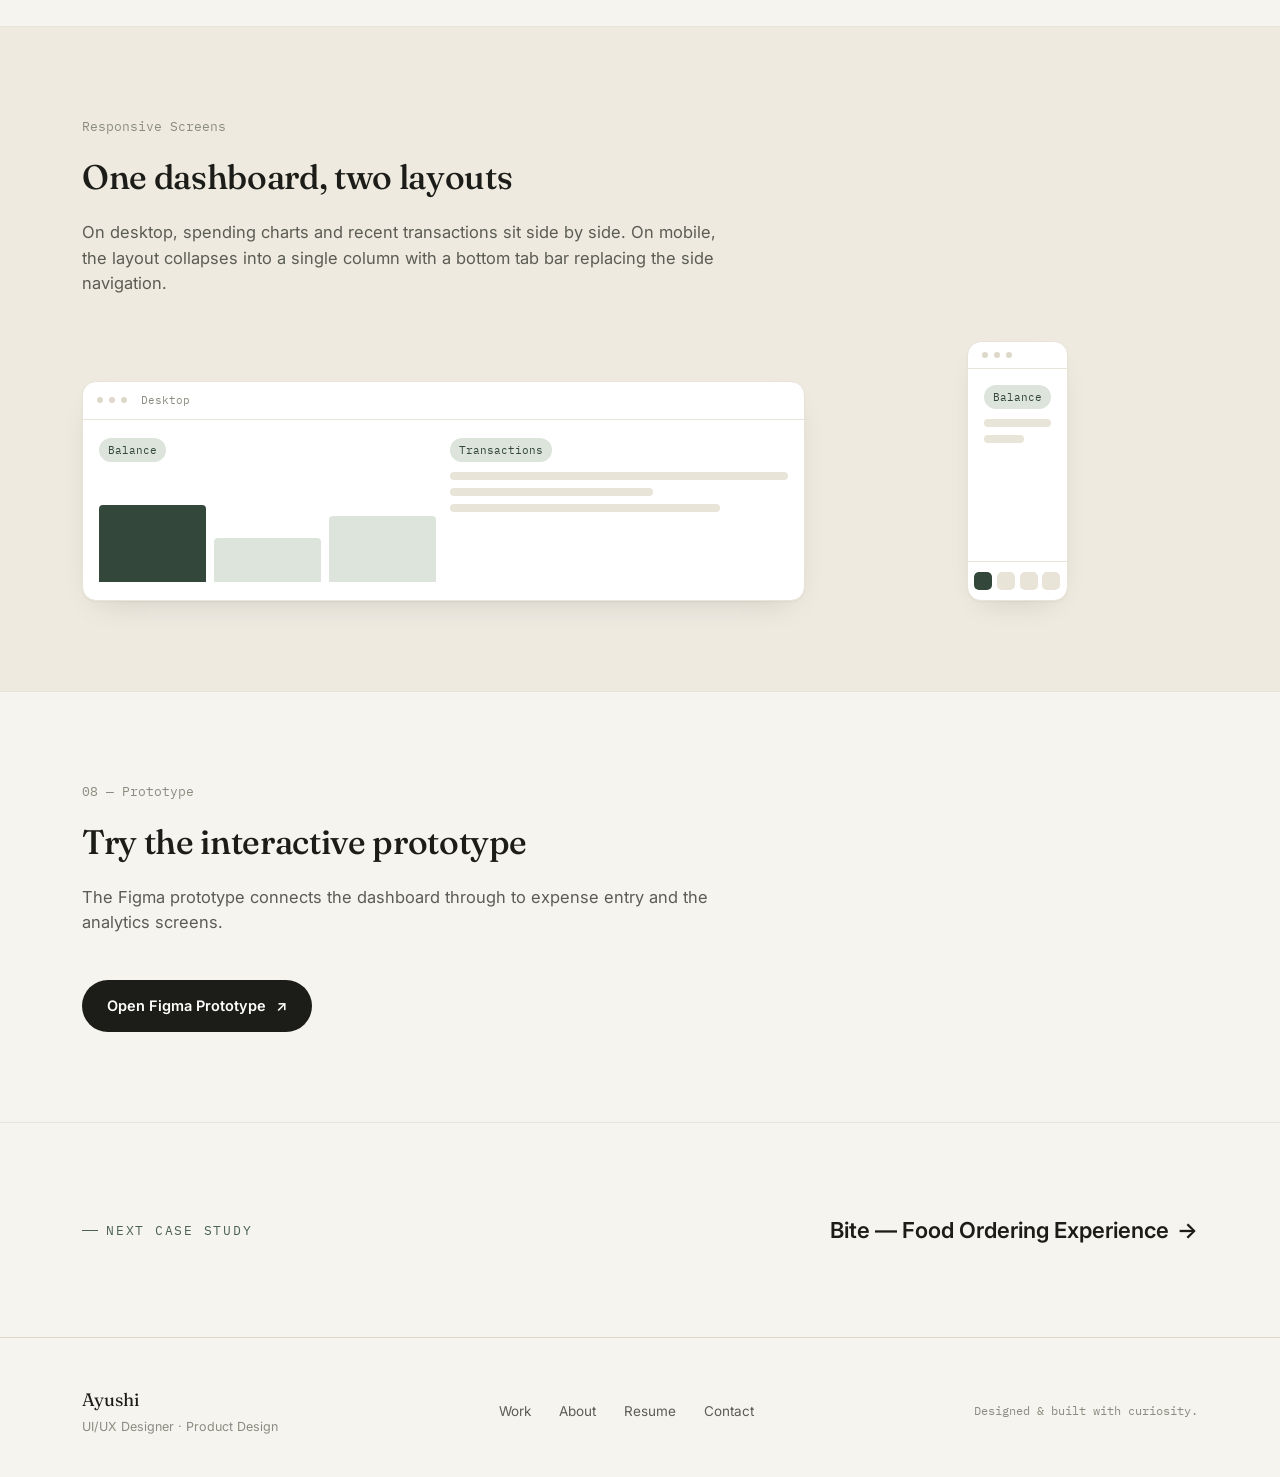
==== commit 12706771: "Update case-study-expense-tracker.html" ====
--- a/case-study-expense-tracker.html
+++ b/case-study-expense-tracker.html
@@ -3,7 +3,7 @@
 <head>
 <meta charset="UTF-8">
 <meta name="viewport" content="width=device-width, initial-scale=1.0">
-<title>Expense Tracker — Making Personal Finance Easier · Ayushi</title>
+<title>Ledgerly — Case Study · Ayushi</title>
 <link rel="preconnect" href="https://fonts.googleapis.com">
 <link rel="preconnect" href="https://fonts.gstatic.com" crossorigin>
 <link href="https://fonts.googleapis.com/css2?family=Fraunces:ital,opsz,wght@0,9..144,400;0,9..144,500;0,9..144,600;1,9..144,500&family=Inter:wght@400;500;600;700&family=IBM+Plex+Mono:wght@400;500&display=swap" rel="stylesheet">
@@ -19,23 +19,22 @@
   <section class="cs-hero">
     <div class="wrap">
       <div class="cs-kicker reveal">
-        <span class="work-cat">Fintech UX / Dashboard / Responsive Design</span>
-        <span class="font-mono" style="font-size:12.5px;color:var(--ink-faint)">Case Study 03</span>
-      </div>
-      <h1 class="cs-title reveal">Expense Tracker — making it obvious where your money <em>actually</em> goes.</h1>
-      <p class="cs-desc reveal">A personal finance application designed to help users record expenses, understand spending patterns and manage their money through a simple dashboard.</p>
+        <span class="work-eyebrow"><span class="cat">Fintech · Dashboard · Product Design</span></span>
+      </div>
+      <h1 class="cs-title reveal">Ledgerly — making it obvious where your money <em>actually</em> goes.</h1>
+      <p class="cs-desc reveal">A personal finance experience designed to simplify expense tracking, categorization and spending insights.</p>
 
       <div class="cs-meta reveal">
         <div><span class="label">Role</span><span class="value">UI/UX Designer</span></div>
-        <div><span class="label">Timeline</span><span class="value">2–3 weeks</span></div>
         <div><span class="label">Platform</span><span class="value">Responsive — Web &amp; Mobile</span></div>
-        <div><span class="label">Tools</span><span class="value">Figma, Responsive UI</span></div>
+        <div><span class="label">Tools</span><span class="value">Figma</span></div>
+        <div><span class="label">Prototype</span><a href="PASTE_LEDGERLY_FIGMA_LINK_HERE" target="_blank" rel="noopener noreferrer" class="figma-btn" data-figma="ledgerly" style="padding:0">Open in Figma ↗</a></div>
       </div>
 
       <div class="cs-hero-visual reveal">
         <div style="display:flex;gap:24px;justify-content:center;height:100%;flex-wrap:wrap">
           <div class="screen" style="width:340px;height:100%">
-            <div class="screen-head"><i></i><i></i><i></i><span class="font-mono" style="font-size:11px;color:var(--ink-faint);margin-left:8px">Dashboard — Desktop</span></div>
+            <div class="screen-head"><i></i><i></i><i></i><span class="font-mono" style="font-size:11px;color:var(--ink-faint);margin-left:8px">Dashboard</span></div>
             <div class="screen-body">
               <span class="chip">Balance ₹24,500</span>
               <div class="bar-chart" style="margin-top:14px"><div class="b" style="height:40%"></div><div class="b hi" style="height:75%"></div><div class="b" style="height:55%"></div><div class="b hi" style="height:90%"></div><div class="b" style="height:35%"></div><div class="b" style="height:60%"></div></div>
@@ -53,84 +52,50 @@
     </div>
   </section>
 
-  <!-- PROBLEM -->
+  <!-- 01 OVERVIEW -->
   <section class="cs-section">
     <div class="wrap cs-two-col">
       <div class="cs-section-head reveal">
-        <span class="cs-num">01 — Problem</span>
-        <h2 class="cs-h2">People know what they spend. They don't know where it went.</h2>
-      </div>
-      <p class="cs-lead reveal">Users often know how much money they spend but struggle to understand where their money goes — expenses are logged but rarely turned into a pattern anyone can act on.</p>
-    </div>
-  </section>
-
-  <!-- GOAL -->
-  <section class="cs-section" style="background:var(--bg-alt)">
-    <div class="wrap">
-      <div class="cs-section-head reveal">
-        <span class="cs-num">02 — Goal</span>
-        <h2 class="cs-h2">Design a simple system where users can quickly:</h2>
-      </div>
-      <div class="cs-card-grid reveal-stagger">
-        <div class="cs-card reveal" style="--i:0"><span class="mark">01</span><p>Add expenses</p></div>
-        <div class="cs-card reveal" style="--i:1"><span class="mark">02</span><p>Categorize spending</p></div>
-        <div class="cs-card reveal" style="--i:2"><span class="mark">03</span><p>View monthly spending</p></div>
-        <div class="cs-card reveal" style="--i:3"><span class="mark">04</span><p>Understand spending patterns</p></div>
-        <div class="cs-card reveal" style="--i:4"><span class="mark">05</span><p>Monitor budgets</p></div>
-      </div>
-    </div>
-  </section>
-
-  <!-- PERSONA -->
-  <section class="cs-section">
-    <div class="wrap">
-      <div class="cs-section-head reveal">
-        <span class="cs-num">03 — User Persona</span>
-        <h2 class="cs-h2">Designing for a first paycheck, not a finance degree</h2>
-      </div>
-      <div class="persona-card reveal">
-        <div class="persona-avatar">A</div>
-        <div>
-          <div class="persona-name">Aman, 23</div>
-          <div class="persona-role">Young Professional</div>
-          <div class="persona-cols">
-            <div>
-              <h4>Goals</h4>
-              <ul><li>Track monthly spending</li><li>Reduce unnecessary expenses</li><li>Stay within budget</li></ul>
-            </div>
-            <div>
-              <h4>Pain Points</h4>
-              <ul><li>Manual tracking feels tedious</li><li>Existing apps are complicated</li><li>Financial information can feel overwhelming</li></ul>
-            </div>
-          </div>
-        </div>
-      </div>
-    </div>
-  </section>
-
-  <!-- FLOW -->
-  <section class="cs-section" style="background:var(--bg-alt)">
-    <div class="wrap">
-      <div class="cs-section-head reveal">
-        <span class="cs-num">04 — User Flow</span>
-        <h2 class="cs-h2">Adding an expense in under ten seconds</h2>
+        <span class="cs-num">01 — Overview</span>
+        <h2 class="cs-h2">What Ledgerly does</h2>
+      </div>
+      <p class="cs-lead reveal">Ledgerly lets people log expenses, sort them into categories, and see where their money went each month — without opening a spreadsheet.</p>
+    </div>
+  </section>
+
+  <!-- 02 PROBLEM -->
+  <section class="cs-section" style="background:var(--bg-alt)">
+    <div class="wrap cs-two-col">
+      <div class="cs-section-head reveal">
+        <span class="cs-num">02 — Problem</span>
+        <h2 class="cs-h2">Logged, but not understood</h2>
+      </div>
+      <p class="cs-lead reveal">Expense tracking can become difficult when users have to interpret many transactions and spending categories on their own. The design goal was to create a simple dashboard that makes financial information easy to understand at a glance.</p>
+    </div>
+  </section>
+
+  <!-- 03 USER FLOW -->
+  <section class="cs-section">
+    <div class="wrap">
+      <div class="cs-section-head reveal">
+        <span class="cs-num">03 — User Flow</span>
+        <h2 class="cs-h2">From transaction to insight</h2>
       </div>
       <div class="flow reveal">
         <span class="flow-step">Dashboard</span><span class="flow-arrow">→</span>
         <span class="flow-step">Add Expense</span><span class="flow-arrow">→</span>
-        <span class="flow-step">Category</span><span class="flow-arrow">→</span>
-        <span class="flow-step">Amount</span><span class="flow-arrow">→</span>
-        <span class="flow-step">Save</span><span class="flow-arrow">→</span>
-        <span class="flow-step">Dashboard Update</span>
-      </div>
-    </div>
-  </section>
-
-  <!-- WIREFRAMES -->
-  <section class="cs-section">
-    <div class="wrap">
-      <div class="cs-section-head reveal">
-        <span class="cs-num">05 — Wireframes</span>
+        <span class="flow-step">Categorize</span><span class="flow-arrow">→</span>
+        <span class="flow-step">View Transactions</span><span class="flow-arrow">→</span>
+        <span class="flow-step">Analyze Spending</span>
+      </div>
+    </div>
+  </section>
+
+  <!-- 04 WIREFRAMES -->
+  <section class="cs-section" style="background:var(--bg-alt)">
+    <div class="wrap">
+      <div class="cs-section-head reveal">
+        <span class="cs-num">04 — Wireframes</span>
         <h2 class="cs-h2">Structuring the four core screens</h2>
       </div>
       <div class="wf-grid reveal">
@@ -142,96 +107,18 @@
     </div>
   </section>
 
-  <!-- FINAL UI -->
-  <section class="cs-section" style="background:var(--bg-alt)">
-    <div class="wrap">
-      <div class="cs-section-head reveal">
-        <span class="cs-num">06 — Final UI</span>
-        <h2 class="cs-h2">Dashboard, add expense &amp; analytics</h2>
-      </div>
-      <div class="ui-gallery cols-3 reveal">
-        <figure class="ui-shot">
-          <div class="screen" style="height:300px">
-            <div class="screen-head"><i></i><i></i><i></i></div>
-            <div class="screen-body">
-              <span class="chip">Total balance</span>
-              <div style="font-family:'Fraunces',serif;font-size:26px;margin:8px 0">₹24,500</div>
-              <div class="bar" style="width:70%"></div>
-              <div class="bar" style="width:45%"></div>
-              <div class="bar-chart" style="margin-top:12px"><div class="b" style="height:40%"></div><div class="b hi" style="height:75%"></div><div class="b" style="height:55%"></div></div>
-            </div>
-          </div>
-          <figcaption>Dashboard — balance, budget, recent transactions, spending chart</figcaption>
-        </figure>
-        <figure class="ui-shot">
-          <div class="screen" style="height:300px">
-            <div class="screen-head"><i></i><i></i><i></i></div>
-            <div class="screen-body">
-              <span class="chip">Add Expense</span>
-              <div class="comp-input" style="margin-top:14px">Amount</div>
-              <div class="comp-input" style="margin-top:8px">Category</div>
-              <div class="comp-input" style="margin-top:8px">Date</div>
-              <div class="comp-input" style="margin-top:8px">Notes</div>
-              <button class="comp-btn primary" style="width:100%;margin-top:12px;text-align:center;display:block">Save Expense</button>
-            </div>
-          </div>
-          <figcaption>Add Expense — amount, category, date, notes</figcaption>
-        </figure>
-        <figure class="ui-shot">
-          <div class="screen" style="height:300px">
-            <div class="screen-head"><i></i><i></i><i></i></div>
-            <div class="screen-body">
-              <span class="chip">Analytics</span>
-              <div class="donut" style="margin-top:10px"></div>
-              <div class="bar" style="margin-top:14px;width:60%"></div>
-            </div>
-          </div>
-          <figcaption>Analytics — category breakdown &amp; monthly trend</figcaption>
-        </figure>
-      </div>
-    </div>
-  </section>
-
-  <!-- RESPONSIVE -->
-  <section class="cs-section">
-    <div class="wrap">
-      <div class="cs-section-head reveal">
-        <span class="cs-num">07 — Responsive Design</span>
-        <h2 class="cs-h2">One dashboard, two very different layouts</h2>
-        <p class="cs-lead">On desktop, spending charts and recent transactions sit side by side. On mobile, the layout collapses into a single column — balance first, then a compact chart, then a scrollable transaction list — with a bottom tab bar replacing the side navigation.</p>
-      </div>
-      <div class="resp-demo reveal">
-        <div class="screen" style="height:220px">
-          <div class="screen-head"><i></i><i></i><i></i><span class="font-mono" style="font-size:11px;color:var(--ink-faint);margin-left:8px">Desktop</span></div>
-          <div class="screen-body" style="display:grid;grid-template-columns:1fr 1fr;gap:14px;height:calc(100% - 30px)">
-            <div><span class="chip">Balance</span><div class="bar-chart" style="margin-top:10px"><div class="b hi" style="height:70%"></div><div class="b" style="height:40%"></div><div class="b" style="height:60%"></div></div></div>
-            <div><span class="chip">Transactions</span><div class="bar" style="margin-top:10px"></div><div class="bar" style="width:60%"></div><div class="bar" style="width:80%"></div></div>
-          </div>
-        </div>
-        <div class="screen" style="height:260px;max-width:150px;margin:0 auto;display:flex;flex-direction:column">
-          <div class="screen-head"><i></i><i></i><i></i></div>
-          <div class="screen-body" style="flex:1;display:flex;flex-direction:column">
-            <span class="chip">Balance</span>
-            <div class="bar" style="margin-top:10px"></div>
-            <div class="bar" style="width:60%"></div>
-          </div>
-          <div class="tabbar"><i class="on"></i><i></i><i></i><i></i></div>
-        </div>
-      </div>
-    </div>
-  </section>
-
-  <!-- UX IMPROVEMENTS -->
-  <section class="cs-section" style="background:var(--bg-alt)">
-    <div class="wrap">
-      <div class="cs-section-head reveal">
-        <span class="cs-num">08 — UX Improvements</span>
+  <!-- 05 DESIGN EXPLORATION -->
+  <section class="cs-section">
+    <div class="wrap">
+      <div class="cs-section-head reveal">
+        <span class="cs-num">05 — Design Exploration</span>
         <h2 class="cs-h2">Cutting the dashboard down to what matters first</h2>
+        <p class="cs-lead">An early version tried to show balance, budget, every transaction and three charts on one screen. It looked complete, but it wasn't usable — nothing stood out. I reordered by priority instead.</p>
       </div>
       <div class="ba-row reveal">
         <div class="ba-card before">
           <span class="ba-label">Before</span>
-          <p style="font-size:15px">Too much information on one screen — balance, budget, every transaction and three charts competed for attention at once.</p>
+          <p style="font-size:15px">Too much information on one screen — balance, budget, transactions and charts competing for attention at once.</p>
         </div>
         <div class="ba-card after">
           <span class="ba-label">After — Prioritized</span>
@@ -247,28 +134,130 @@
     </div>
   </section>
 
-  <!-- OUTCOME -->
-  <section class="cs-section" style="border-bottom:1px solid var(--line-soft)">
-    <div class="wrap">
-      <div class="cs-section-head reveal">
-        <span class="cs-num">09 — Outcome</span>
-        <h2 class="cs-h2">Where the design landed</h2>
-      </div>
-      <div class="outcome-grid reveal">
-        <div class="outcome-item"><span class="n">01</span><p>Simplified financial overview</p></div>
-        <div class="outcome-item"><span class="n">02</span><p>Faster expense entry</p></div>
-        <div class="outcome-item"><span class="n">03</span><p>Clear visual hierarchy</p></div>
-        <div class="outcome-item"><span class="n">04</span><p>Fully responsive across devices</p></div>
-        <div class="outcome-item"><span class="n">05</span><p>Reusable components across screens</p></div>
-      </div>
-    </div>
-  </section>
-
-  <!-- BACK TO WORK -->
+  <!-- 06 FINAL UI -->
+  <section class="cs-section" style="background:var(--bg-alt)">
+    <div class="wrap">
+      <div class="cs-section-head reveal">
+        <span class="cs-num">06 — Final UI</span>
+        <h2 class="cs-h2">Dashboard, add expense &amp; analytics</h2>
+      </div>
+      <div class="ui-gallery cols-3 reveal">
+        <figure class="ui-shot">
+          <div class="screen" style="height:300px">
+            <div class="screen-head"><i></i><i></i><i></i></div>
+            <div class="screen-body">
+              <span class="chip">Total balance</span>
+              <div style="font-family:'Fraunces',serif;font-size:26px;margin:8px 0">₹24,500</div>
+              <div class="bar" style="width:70%"></div>
+              <div class="bar" style="width:45%"></div>
+              <div class="bar-chart" style="margin-top:12px"><div class="b" style="height:40%"></div><div class="b hi" style="height:75%"></div><div class="b" style="height:55%"></div></div>
+            </div>
+          </div>
+          <figcaption>Dashboard — balance, budget, recent transactions, spending chart</figcaption>
+        </figure>
+        <figure class="ui-shot">
+          <div class="screen" style="height:300px">
+            <div class="screen-head"><i></i><i></i><i></i></div>
+            <div class="screen-body">
+              <span class="chip">Add Expense</span>
+              <div class="comp-input" style="margin-top:14px">Amount</div>
+              <div class="comp-input" style="margin-top:8px">Category</div>
+              <div class="comp-input" style="margin-top:8px">Date</div>
+              <div class="comp-input" style="margin-top:8px">Notes</div>
+              <button class="comp-btn primary" style="width:100%;margin-top:12px;text-align:center;display:block">Save Expense</button>
+            </div>
+          </div>
+          <figcaption>Add Expense — amount, category, date, notes</figcaption>
+        </figure>
+        <figure class="ui-shot">
+          <div class="screen" style="height:300px">
+            <div class="screen-head"><i></i><i></i><i></i></div>
+            <div class="screen-body">
+              <span class="chip">Analytics</span>
+              <div class="donut" style="margin-top:10px"></div>
+              <div class="bar" style="margin-top:14px;width:60%"></div>
+            </div>
+          </div>
+          <figcaption>Analytics — category breakdown &amp; monthly trend</figcaption>
+        </figure>
+      </div>
+    </div>
+  </section>
+
+  <!-- 07 DESIGN DECISIONS -->
+  <section class="cs-section">
+    <div class="wrap">
+      <div class="cs-section-head reveal">
+        <span class="cs-num">07 — Design Decisions</span>
+        <h2 class="cs-h2">A few choices worth explaining</h2>
+      </div>
+      <div class="decision-list reveal">
+        <div class="decision-item">
+          <span class="n">01</span>
+          <div><h4>Balance leads every layout</h4><p>On both desktop and mobile, the current balance is the first thing visible, before any chart or transaction list.</p></div>
+        </div>
+        <div class="decision-item">
+          <span class="n">02</span>
+          <div><h4>One chart per screen, not five</h4><p>Rather than a chart-heavy overview, each analytics screen focuses on a single question — category breakdown, or trend over time — not both at once.</p></div>
+        </div>
+        <div class="decision-item">
+          <span class="n">03</span>
+          <div><h4>Adding an expense stays a single screen</h4><p>Amount, category, date and notes all live on one form so logging a purchase doesn't take more than a few taps.</p></div>
+        </div>
+        <div class="decision-item">
+          <span class="n">04</span>
+          <div><h4>Bottom navigation on mobile, side navigation on desktop</h4><p>Each platform gets the navigation pattern its users already expect, rather than one layout stretched across both.</p></div>
+        </div>
+      </div>
+    </div>
+  </section>
+
+  <!-- RESPONSIVE -->
+  <section class="cs-section" style="background:var(--bg-alt)">
+    <div class="wrap">
+      <div class="cs-section-head reveal">
+        <span class="cs-num">Responsive Screens</span>
+        <h2 class="cs-h2">One dashboard, two layouts</h2>
+        <p class="cs-lead">On desktop, spending charts and recent transactions sit side by side. On mobile, the layout collapses into a single column with a bottom tab bar replacing the side navigation.</p>
+      </div>
+      <div class="resp-demo reveal">
+        <div class="screen" style="height:220px">
+          <div class="screen-head"><i></i><i></i><i></i><span class="font-mono" style="font-size:11px;color:var(--ink-faint);margin-left:8px">Desktop</span></div>
+          <div class="screen-body" style="display:grid;grid-template-columns:1fr 1fr;gap:14px;height:calc(100% - 30px)">
+            <div><span class="chip">Balance</span><div class="bar-chart" style="margin-top:10px"><div class="b hi" style="height:70%"></div><div class="b" style="height:40%"></div><div class="b" style="height:60%"></div></div></div>
+            <div><span class="chip">Transactions</span><div class="bar" style="margin-top:10px"></div><div class="bar" style="width:60%"></div><div class="bar" style="width:80%"></div></div>
+          </div>
+        </div>
+        <div class="screen" style="height:260px;max-width:150px;margin:0 auto;display:flex;flex-direction:column">
+          <div class="screen-head"><i></i><i></i><i></i></div>
+          <div class="screen-body" style="flex:1;display:flex;flex-direction:column">
+            <span class="chip">Balance</span>
+            <div class="bar" style="margin-top:10px"></div>
+            <div class="bar" style="width:60%"></div>
+          </div>
+          <div class="tabbar"><i class="on"></i><i></i><i></i><i></i></div>
+        </div>
+      </div>
+    </div>
+  </section>
+
+  <!-- 08 PROTOTYPE -->
   <section class="cs-section" style="border-bottom:none">
+    <div class="wrap">
+      <div class="cs-section-head reveal">
+        <span class="cs-num">08 — Prototype</span>
+        <h2 class="cs-h2">Try the interactive prototype</h2>
+        <p class="cs-lead">The Figma prototype connects the dashboard through to expense entry and the analytics screens.</p>
+      </div>
+      <a href="PASTE_LEDGERLY_FIGMA_LINK_HERE" target="_blank" rel="noopener noreferrer" class="btn btn-primary reveal" data-figma="ledgerly">Open Figma Prototype <span class="btn-arrow">↗</span></a>
+    </div>
+  </section>
+
+  <!-- NEXT PROJECT -->
+  <section class="cs-section" style="border-bottom:none;border-top:1px solid var(--line-soft)">
     <div class="wrap" style="display:flex;justify-content:space-between;align-items:center;flex-wrap:wrap;gap:20px">
-      <span class="eyebrow">Back to the beginning</span>
-      <a href="case-study-zivara.html" class="work-link" style="font-size:22px">Zivara — Mental Wellness App <span class="btn-arrow">→</span></a>
+      <span class="eyebrow">Next case study</span>
+      <a href="case-study-bite.html" class="work-link" style="font-size:22px">Bite — Food Ordering Experience <span class="btn-arrow">→</span></a>
     </div>
   </section>
 </main>
--- a/case-study.css
+++ b/case-study.css
@@ -1,6 +1,3 @@
-/* =========================================================
-   CASE STUDY PAGES — shared styles (extends style.css)
-   ========================================================= */
 
 .cs-back{
   position:fixed; top:22px; left:32px; z-index:100;
